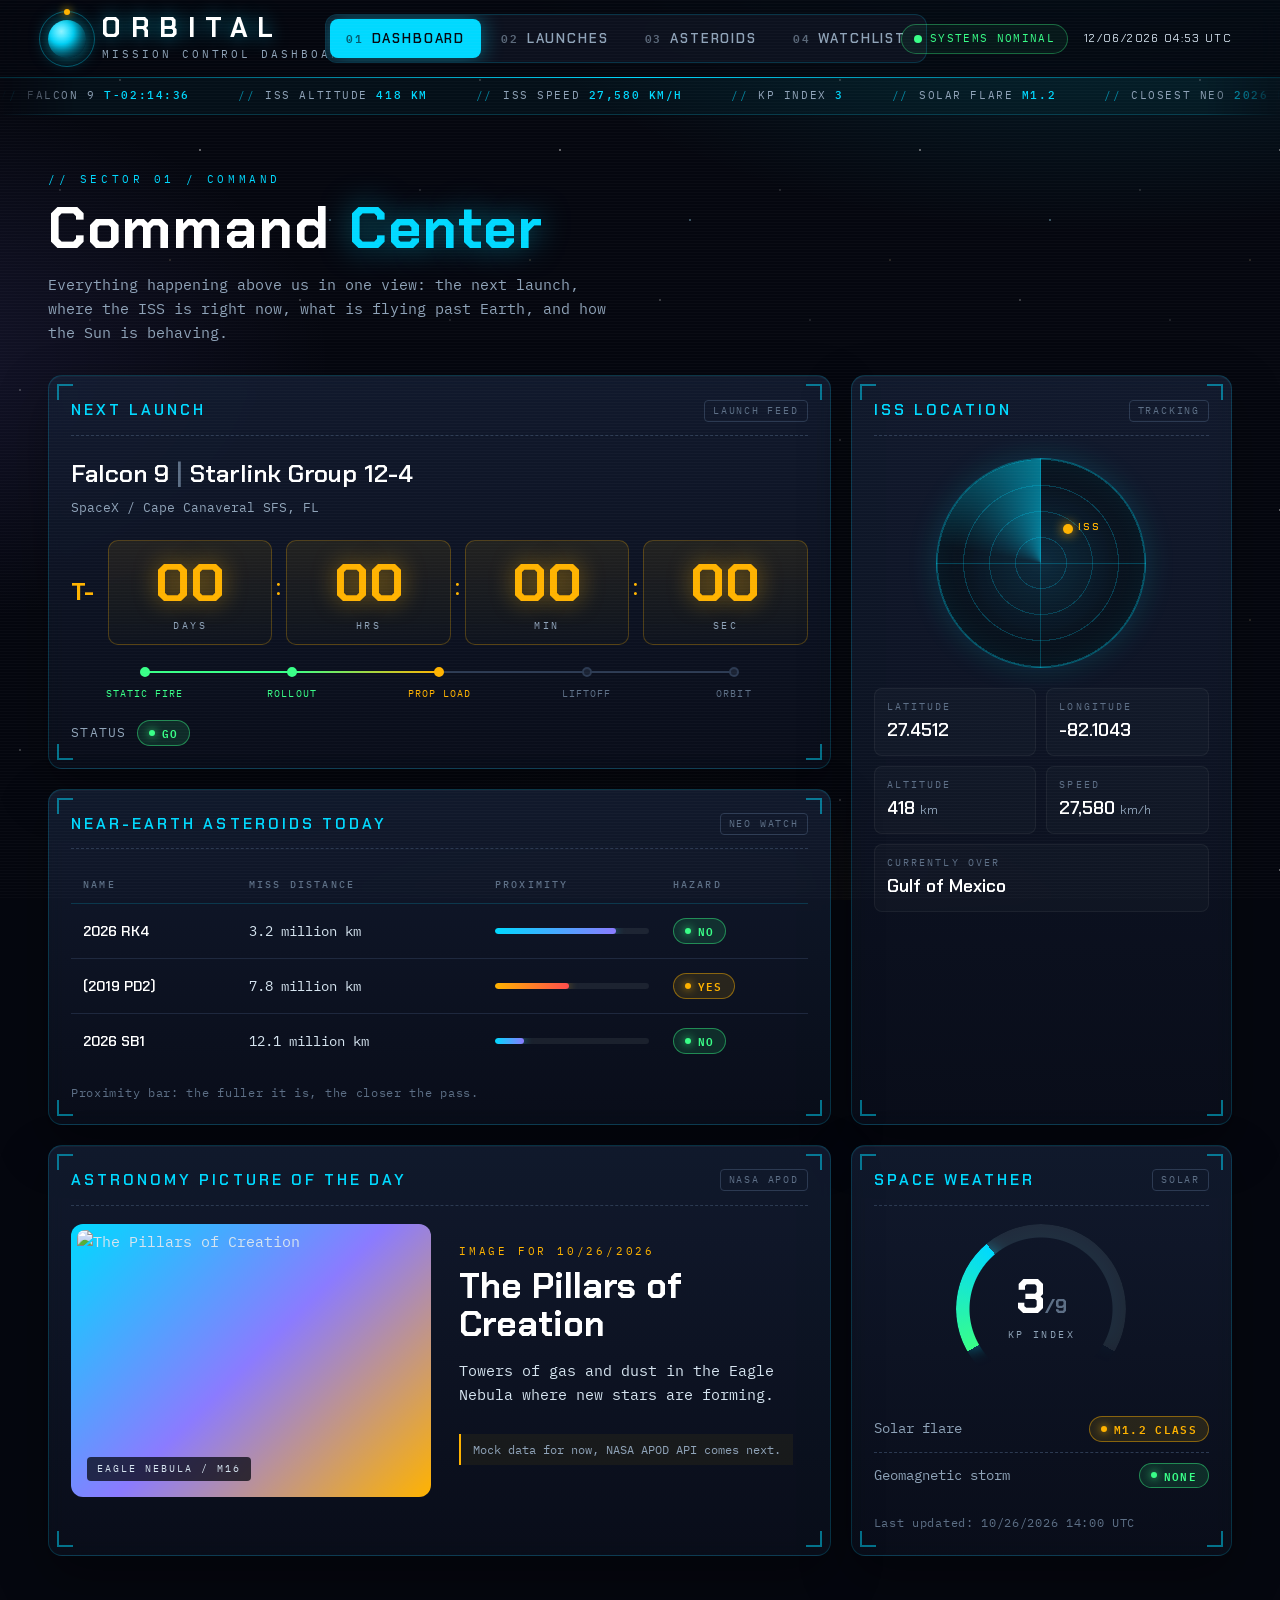
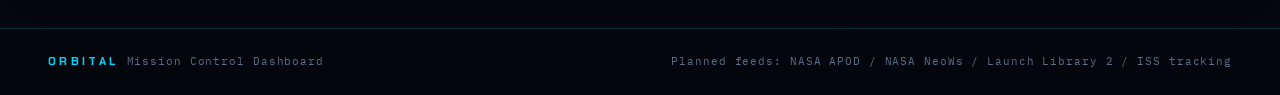
==== index.html @ d588002a "static site" ====
<!DOCTYPE html>
<html lang="en">
<head>
  <meta charset="UTF-8">
  <meta name="viewport" content="width=device-width, initial-scale=1">
  <title>ORBITAL | Command Dashboard</title>
  <link rel="preconnect" href="https://fonts.googleapis.com">
  <link rel="preconnect" href="https://fonts.gstatic.com" crossorigin>
  <link href="https://fonts.googleapis.com/css2?family=Chakra+Petch:wght@400;500;600;700&family=IBM+Plex+Mono:wght@400;500;600&display=swap" rel="stylesheet">
  <link rel="stylesheet" href="css/styles.css">
</head>
<body>

<header class="site-header">
  <a class="brand" href="index.html">
    <span class="brand-mark" aria-hidden="true"><span class="brand-orbit"></span></span>
    <div class="brand-text">
      <h1 class="brand-name">ORBITAL</h1>
      <p class="brand-sub">Mission Control Dashboard</p>
    </div>
  </a>

  <nav class="main-nav" aria-label="Main">
    <a href="index.html" class="active" aria-current="page"><span class="nav-code">01</span> Dashboard</a>
    <a href="launches.html"><span class="nav-code">02</span> Launches</a>
    <a href="asteroids.html"><span class="nav-code">03</span> Asteroids</a>
    <a href="watchlist.html"><span class="nav-code">04</span> Watchlist</a>
  </nav>

  <div class="header-status">
    <span class="status-pill"><span class="live-dot"></span><span>Systems nominal</span></span>
    <span class="utc-clock">09/24/2026 14:00 UTC</span>
  </div>
</header>

<div class="ticker" aria-hidden="true">
  <div class="ticker-track">
    <div class="ticker-group">
      <span>Falcon 9 <strong>T-02:14:36</strong></span>
      <span>ISS altitude <strong>418 km</strong></span>
      <span>ISS speed <strong>27,580 km/h</strong></span>
      <span>Kp index <strong>3</strong></span>
      <span>Solar flare <strong>M1.2</strong></span>
      <span>Closest NEO <strong>2026 RK4 / 3.2M km</strong></span>
      <span>Next ISS pass <strong>10/31 7:42 PM EDT</strong></span>
    </div>
    <div class="ticker-group">
      <span>Falcon 9 <strong>T-02:14:36</strong></span>
      <span>ISS altitude <strong>418 km</strong></span>
      <span>ISS speed <strong>27,580 km/h</strong></span>
      <span>Kp index <strong>3</strong></span>
      <span>Solar flare <strong>M1.2</strong></span>
      <span>Closest NEO <strong>2026 RK4 / 3.2M km</strong></span>
      <span>Next ISS pass <strong>10/31 7:42 PM EDT</strong></span>
    </div>
  </div>
</div>

<main>
  <section class="page-intro">
    <p class="eyebrow">// Sector 01 / Command</p>
    <h2 class="page-title">Command <span>Center</span></h2>
    <p class="page-lede">Everything happening above us in one view: the next launch, where the ISS is right now, what is flying past Earth, and how the Sun is behaving.</p>
  </section>

  <div class="dashboard-grid">

    <!-- next launch -->
    <section class="panel panel-launch">
      <div class="panel-head">
        <h3>Next Launch</h3>
        <span class="panel-tag">Launch feed</span>
      </div>
      <p class="mission-name" id="launch-name">Loading...</p>
      <p class="mission-meta" id="launch-meta"></p>

      <div class="countdown" id="countdown">
        <span class="cd-prefix">T-</span>
        <div class="cd-unit"><span class="cd-num" id="cd-days">00</span><span class="cd-label">Days</span></div>
        <div class="cd-unit"><span class="cd-num" id="cd-hours">00</span><span class="cd-label">Hrs</span></div>
        <div class="cd-unit"><span class="cd-num" id="cd-mins">00</span><span class="cd-label">Min</span></div>
        <div class="cd-unit"><span class="cd-num" id="cd-secs">00</span><span class="cd-label">Sec</span></div>
      </div>

      <ol class="stage-track" id="stage-track"></ol>

      <p class="launch-status" id="launch-status"></p>
    </section>

    <!-- ISS location -->
    <section class="panel panel-iss">
      <div class="panel-head">
        <h3>ISS Location</h3>
        <span class="panel-tag">Tracking</span>
      </div>
      <div class="radar" aria-hidden="true">
        <span class="radar-sweep"></span>
        <span class="radar-blip"></span>
      </div>
      <dl class="readout" id="iss-readout"></dl>
    </section>

    <!-- near-earth asteroids -->
    <section class="panel panel-neo">
      <div class="panel-head">
        <h3>Near-Earth Asteroids Today</h3>
        <span class="panel-tag">NEO watch</span>
      </div>
      <div class="table-wrap">
        <table class="data-table table-cards">
          <thead>
            <tr>
              <th>Name</th>
              <th>Miss Distance</th>
              <th>Proximity</th>
              <th>Hazard</th>
            </tr>
          </thead>
          <tbody id="neo-table-body"></tbody>
        </table>
      </div>
      <p class="panel-foot">Proximity bar: the fuller it is, the closer the pass.</p>
    </section>

    <!-- space weather -->
    <section class="panel panel-weather">
      <div class="panel-head">
        <h3>Space Weather</h3>
        <span class="panel-tag">Solar</span>
      </div>
      <div class="gauge" id="kp-gauge" style="--value: 0">
        <div class="gauge-readout">
          <span class="gauge-num" id="kp-num">-</span>
          <span class="gauge-label">Kp index</span>
        </div>
      </div>
      <ul class="stat-list" id="weather-list"></ul>
      <p class="panel-foot" id="weather-updated"></p>
    </section>

    <!-- astronomy picture of the day -->
    <section class="panel panel-apod">
      <div class="panel-head">
        <h3>Astronomy Picture of the Day</h3>
        <span class="panel-tag">NASA APOD</span>
      </div>
      <div class="apod-layout">
        <figure class="apod-frame">
          <img class="apod-image" id="apod-image" src="" alt="">
          <figcaption id="apod-caption"></figcaption>
        </figure>
        <div class="apod-copy">
          <p class="apod-date" id="apod-date"></p>
          <h4 class="apod-title" id="apod-title"></h4>
          <p id="apod-text"></p>
          <p class="note">Mock data for now, NASA APOD API comes next.</p>
        </div>
      </div>
    </section>

  </div>
</main>

<footer class="site-footer">
  <p><span class="footer-brand">ORBITAL</span>Mission Control Dashboard</p>
  <p>Planned feeds: NASA APOD / NASA NeoWs / Launch Library 2 / ISS tracking</p>
</footer>

<script src="js/mock-data.js"></script>
<script src="js/common.js"></script>
<script src="js/dashboard.js"></script>

</body>
</html>
---- css/styles.css ----
/* =========================================================
   ORBITAL | Mission Control Dashboard
   styles.css

   1.  Design tokens (colors, fonts, sizes)
   2.  Base + background (starfield, scanlines)
   3.  Header, brand and navigation
   4.  Telemetry ticker
   5.  Page layout + page titles
   6.  Panels (the HUD cards)
   7.  Status badges, readouts and meters
   8.  Dashboard: grid, countdown, radar, gauge, APOD
   9.  Data tables
   10. Search bar, filter chips, stat strip
   11. Asteroids page cards
   12. Watchlist timeline
   13. Footer
   14. Animations
   15. Responsive breakpoints
   16. Reduced motion
   ========================================================= */


/* ---------- 1. Design tokens ---------- */
:root {
    --bg: #05070f;
    --bg-2: #0b0f1a;
    --panel-solid: #111827;
    --panel-hi: #1a2233;
    --line: rgba(0, 217, 255, 0.18);
    --line-soft: #2c3a52;

    --cyan: #00d9ff;
    --cyan-dim: rgba(0, 217, 255, 0.12);
    --amber: #ffb300;
    --green: #39ff88;
    --red: #ff4d4d;
    --violet: #8b7bff;

    --text: #d6e4f0;
    --muted: #8fa3b8;
    --faint: #5d6f86;

    --font-display: "Chakra Petch", "Courier New", monospace;
    --font-mono: "IBM Plex Mono", "Courier New", monospace;

    --radius: 14px;
    --gap: 20px;
    --gutter: clamp(16px, 4vw, 48px);
}


/* ---------- 2. Base + background ---------- */
*,
*::before,
*::after {
    box-sizing: border-box;
}

html {
    scroll-behavior: smooth;
}

body {
    margin: 0;
    min-height: 100vh;
    display: flex;
    flex-direction: column;
    background-color: var(--bg);
    /* soft nebula glows behind everything */
    background-image:
        radial-gradient(ellipse 80% 60% at 85% -10%, rgba(0, 217, 255, 0.14), transparent 60%),
        radial-gradient(ellipse 60% 50% at -10% 40%, rgba(139, 123, 255, 0.12), transparent 60%),
        radial-gradient(ellipse 70% 60% at 50% 120%, rgba(255, 179, 0, 0.07), transparent 60%);
    background-attachment: fixed;
    color: var(--text);
    font-family: var(--font-mono);
    font-size: 15px;
    line-height: 1.6;
    overflow-x: hidden;
}

/* starfield: tiny dots tiled across the screen that slowly drift */
body::before {
    content: "";
    position: fixed;
    inset: 0;
    z-index: 0;
    pointer-events: none;
    background-image:
        radial-gradient(1px 1px at 20px 30px, #fff, transparent),
        radial-gradient(1px 1px at 120px 80px, rgba(255, 255, 255, 0.8), transparent),
        radial-gradient(1.5px 1.5px at 200px 150px, #fff, transparent),
        radial-gradient(1px 1px at 60px 190px, rgba(255, 255, 255, 0.6), transparent),
        radial-gradient(1px 1px at 260px 40px, rgba(255, 255, 255, 0.7), transparent),
        radial-gradient(1.5px 1.5px at 330px 220px, rgba(160, 230, 255, 0.9), transparent),
        radial-gradient(1px 1px at 300px 300px, #fff, transparent),
        radial-gradient(1px 1px at 90px 320px, rgba(255, 255, 255, 0.5), transparent),
        radial-gradient(1px 1px at 170px 260px, rgba(255, 220, 160, 0.7), transparent);
    background-size: 360px 360px;
    opacity: 0.7;
    animation: drift 140s linear infinite;
}

/* faint CRT scanlines over the whole page */
body::after {
    content: "";
    position: fixed;
    inset: 0;
    z-index: 50;
    pointer-events: none;
    background: repeating-linear-gradient(
        to bottom,
        rgba(255, 255, 255, 0.022) 0,
        rgba(255, 255, 255, 0.022) 1px,
        transparent 1px,
        transparent 3px
    );
}

/* keep real content above the starfield */
.site-header,
.ticker,
main,
.site-footer {
    position: relative;
    z-index: 1;
}

a {
    color: var(--cyan);
}

::selection {
    background: var(--cyan);
    color: var(--bg);
}

a:focus-visible,
button:focus-visible,
input:focus-visible {
    outline: 2px solid var(--amber);
    outline-offset: 3px;
}


/* ---------- 3. Header, brand and navigation ---------- */
.site-header {
    position: sticky;
    top: 0;
    z-index: 20;
    display: grid;
    grid-template-columns: auto 1fr auto;
    align-items: center;
    gap: 14px 24px;
    padding: 14px var(--gutter);
    background: rgba(5, 7, 15, 0.78);
    backdrop-filter: blur(14px);
    -webkit-backdrop-filter: blur(14px);
    border-bottom: 1px solid var(--line);
}

/* glowing line under the header */
.site-header::after {
    content: "";
    position: absolute;
    left: 0;
    right: 0;
    bottom: -1px;
    height: 1px;
    background: linear-gradient(90deg, transparent, var(--cyan), transparent);
}

.brand {
    display: flex;
    align-items: center;
    gap: 16px;
    color: inherit;
    text-decoration: none;
}

/* little glowing planet with a moon orbiting it */
.brand-mark {
    position: relative;
    width: 38px;
    height: 38px;
    flex-shrink: 0;
    border-radius: 50%;
    background: radial-gradient(circle at 35% 30%, #8ff3ff, var(--cyan) 35%, #035a74 75%, #01222e);
    box-shadow: 0 0 18px rgba(0, 217, 255, 0.55), inset -6px -6px 12px rgba(0, 0, 0, 0.45);
}

.brand-orbit {
    position: absolute;
    inset: -9px;
    border: 1px solid rgba(0, 217, 255, 0.35);
    border-radius: 50%;
    animation: spin 6s linear infinite;
}

.brand-orbit::after {
    content: "";
    position: absolute;
    top: -3px;
    left: 50%;
    width: 6px;
    height: 6px;
    margin-left: -3px;
    border-radius: 50%;
    background: var(--amber);
    box-shadow: 0 0 8px var(--amber);
}

.brand-name {
    margin: 0;
    font-family: var(--font-display);
    font-size: 1.7rem;
    font-weight: 700;
    line-height: 1;
    letter-spacing: 0.35em;
    color: #fff;
    text-shadow: 0 0 18px rgba(0, 217, 255, 0.6);
}

.brand-sub {
    margin: 5px 0 0;
    font-size: 0.66rem;
    letter-spacing: 0.28em;
    text-transform: uppercase;
    color: var(--muted);
}

.main-nav {
    justify-self: center;
    display: flex;
    gap: 4px;
    padding: 4px;
    border: 1px solid var(--line);
    border-radius: 12px;
    background: rgba(17, 24, 39, 0.65);
    overflow-x: auto;
    scrollbar-width: none;
}

.main-nav::-webkit-scrollbar {
    display: none;
}

.main-nav a {
    display: flex;
    align-items: center;
    gap: 8px;
    padding: 9px 16px;
    border-radius: 8px;
    color: var(--muted);
    font-family: var(--font-display);
    font-size: 0.82rem;
    font-weight: 600;
    letter-spacing: 0.14em;
    text-transform: uppercase;
    text-decoration: none;
    white-space: nowrap;
    transition: color 0.2s, background-color 0.2s, box-shadow 0.2s;
}

.main-nav a:hover {
    color: var(--text);
    background-color: var(--cyan-dim);
}

/* the page you are currently on */
.main-nav a.active {
    color: var(--bg);
    background-color: var(--cyan);
    box-shadow: 0 0 22px rgba(0, 217, 255, 0.45);
}

.nav-code {
    font-family: var(--font-mono);
    font-size: 0.66rem;
    opacity: 0.6;
}

.header-status {
    display: flex;
    align-items: center;
    gap: 16px;
    font-size: 0.7rem;
    letter-spacing: 0.12em;
    text-transform: uppercase;
    color: var(--muted);
}

.status-pill {
    display: inline-flex;
    align-items: center;
    gap: 8px;
    padding: 5px 12px;
    border: 1px solid rgba(57, 255, 136, 0.35);
    border-radius: 999px;
    background: rgba(57, 255, 136, 0.06);
    color: var(--green);
    white-space: nowrap;
}

.live-dot {
    width: 8px;
    height: 8px;
    border-radius: 50%;
    background: var(--green);
    animation: pulse-green 2s infinite;
}

.utc-clock {
    font-family: var(--font-display);
    color: var(--text);
    white-space: nowrap;
}


/* ---------- 4. Telemetry ticker ---------- */
.ticker {
    overflow: hidden;
    border-bottom: 1px solid var(--line);
    background: rgba(0, 217, 255, 0.04);
    font-size: 0.7rem;
    letter-spacing: 0.14em;
    text-transform: uppercase;
    color: var(--muted);
    white-space: nowrap;
    -webkit-mask-image: linear-gradient(90deg, transparent, #000 6%, #000 94%, transparent);
    mask-image: linear-gradient(90deg, transparent, #000 6%, #000 94%, transparent);
}

/* the track holds two copies of the same text, so sliding it
   left by exactly half makes a seamless loop */
.ticker-track {
    display: flex;
    width: max-content;
    animation: ticker 45s linear infinite;
}

.ticker-group {
    display: flex;
    gap: 48px;
    padding: 9px 48px 9px 0;
}

.ticker-group span::before {
    content: "//";
    margin-right: 10px;
    color: var(--cyan);
    opacity: 0.6;
}

.ticker strong {
    font-weight: 500;
    color: var(--cyan);
}


/* ---------- 5. Page layout + page titles ---------- */
main {
    flex: 1;
    width: 100%;
    max-width: 1320px;
    margin: 0 auto;
    padding: clamp(28px, 5vw, 56px) var(--gutter) 72px;
}

.page-intro {
    margin-bottom: 30px;
    animation: rise 0.6s ease both;
}

.eyebrow {
    margin: 0 0 10px;
    font-size: 0.7rem;
    letter-spacing: 0.32em;
    text-transform: uppercase;
    color: var(--cyan);
}

.page-title {
    margin: 0;
    font-family: var(--font-display);
    font-size: clamp(2.1rem, 5.5vw, 3.6rem);
    font-weight: 700;
    line-height: 1.05;
    letter-spacing: 0.03em;
    color: #fff;
}

.page-title span {
    color: var(--cyan);
    text-shadow: 0 0 30px rgba(0, 217, 255, 0.5);
}

.page-lede {
    max-width: 62ch;
    margin: 14px 0 0;
    color: var(--muted);
}


/* ---------- 6. Panels ---------- */
.panel {
    --corner: var(--cyan);
    position: relative;
    min-width: 0;
    padding: 22px;
    background: linear-gradient(180deg, rgba(20, 30, 52, 0.8), rgba(10, 15, 28, 0.8));
    border: 1px solid var(--line);
    border-radius: var(--radius);
    box-shadow: 0 20px 50px rgba(0, 0, 0, 0.35), inset 0 1px 0 rgba(255, 255, 255, 0.04);
    backdrop-filter: blur(8px);
    -webkit-backdrop-filter: blur(8px);
    transition: transform 0.3s ease, border-color 0.3s ease, box-shadow 0.3s ease;
    animation: rise 0.7s ease both;
}

/* HUD corner brackets: 8 tiny gradient lines, two per corner */
.panel::before {
    content: "";
    position: absolute;
    inset: 8px;
    pointer-events: none;
    background:
        linear-gradient(var(--corner), var(--corner)) top left / 16px 2px,
        linear-gradient(var(--corner), var(--corner)) top left / 2px 16px,
        linear-gradient(var(--corner), var(--corner)) top right / 16px 2px,
        linear-gradient(var(--corner), var(--corner)) top right / 2px 16px,
        linear-gradient(var(--corner), var(--corner)) bottom left / 16px 2px,
        linear-gradient(var(--corner), var(--corner)) bottom left / 2px 16px,
        linear-gradient(var(--corner), var(--corner)) bottom right / 16px 2px,
        linear-gradient(var(--corner), var(--corner)) bottom right / 2px 16px;
    background-repeat: no-repeat;
    opacity: 0.5;
    transition: opacity 0.3s, inset 0.3s;
}

.panel:hover {
    transform: translateY(-3px);
    border-color: rgba(0, 217, 255, 0.45);
    box-shadow: 0 24px 60px rgba(0, 0, 0, 0.45), 0 0 32px rgba(0, 217, 255, 0.12);
}

.panel:hover::before {
    opacity: 1;
    inset: 5px;
}

.panel-head {
    display: flex;
    align-items: center;
    justify-content: space-between;
    gap: 12px;
    margin-bottom: 18px;
    padding-bottom: 12px;
    border-bottom: 1px dashed var(--line-soft);
}

.panel h3 {
    margin: 0;
    font-family: var(--font-display);
    font-size: 0.95rem;
    font-weight: 600;
    letter-spacing: 0.2em;
    text-transform: uppercase;
    color: var(--cyan);
}

.panel-tag {
    flex-shrink: 0;
    padding: 2px 8px;
    border: 1px solid var(--line-soft);
    border-radius: 4px;
    font-size: 0.62rem;
    letter-spacing: 0.18em;
    text-transform: uppercase;
    color: var(--faint);
}

.panel-foot {
    margin: auto 0 0;
    padding-top: 16px;
    font-size: 0.72rem;
    letter-spacing: 0.06em;
    color: var(--faint);
}


/* ---------- 7. Status badges, readouts and meters ---------- */
.status-good {
    color: var(--green);
}

.status-warn {
    color: var(--amber);
}

.status-bad {
    color: var(--red);
}

/* pill that picks up whatever status color it is given */
.badge {
    display: inline-flex;
    align-items: center;
    gap: 7px;
    padding: 3px 11px;
    border: 1px solid color-mix(in srgb, currentColor 45%, transparent);
    border-radius: 999px;
    background: color-mix(in srgb, currentColor 12%, transparent);
    font-size: 0.7rem;
    font-weight: 600;
    letter-spacing: 0.12em;
    text-transform: uppercase;
    white-space: nowrap;
}

.badge::before {
    content: "";
    width: 6px;
    height: 6px;
    border-radius: 50%;
    background: currentColor;
    box-shadow: 0 0 8px currentColor;
}

/* key/value grid used for telemetry numbers */
.readout {
    display: grid;
    grid-template-columns: repeat(2, minmax(0, 1fr));
    gap: 10px;
    margin: 0;
}

.readout div {
    padding: 10px 12px;
    border: 1px solid rgba(255, 255, 255, 0.05);
    border-radius: 8px;
    background: rgba(255, 255, 255, 0.025);
}

.readout .wide {
    grid-column: 1 / -1;
}

.readout dt {
    font-size: 0.6rem;
    letter-spacing: 0.22em;
    text-transform: uppercase;
    color: var(--faint);
}

.readout dd {
    margin: 2px 0 0;
    font-family: var(--font-display);
    font-size: 1.12rem;
    font-weight: 600;
    color: #fff;
    font-variant-numeric: tabular-nums;
}

.readout dd small {
    font-size: 0.7em;
    font-weight: 400;
    color: var(--muted);
}

/* bar whose fill comes from the --fill value set in the HTML */
.meter {
    position: relative;
    display: block;
    width: 100%;
    min-width: 80px;
    height: 6px;
    overflow: hidden;
    border-radius: 999px;
    background: rgba(255, 255, 255, 0.07);
}

.meter::after {
    content: "";
    position: absolute;
    top: 0;
    bottom: 0;
    left: 0;
    width: var(--fill, 50%);
    border-radius: inherit;
    background: linear-gradient(90deg, var(--cyan), var(--violet));
    box-shadow: 0 0 10px rgba(0, 217, 255, 0.6);
}

.meter-warn::after {
    background: linear-gradient(90deg, var(--amber), var(--red));
    box-shadow: 0 0 10px rgba(255, 179, 0, 0.6);
}


/* ---------- 8. Dashboard ---------- */
.dashboard-grid {
    display: grid;
    grid-template-columns: repeat(3, minmax(0, 1fr));
    grid-template-areas:
        "launch  launch  iss"
        "neo     neo     iss"
        "apod    apod    weather";
    gap: var(--gap);
}

/* panels stack their content in a column so the last line
   can be pushed to the bottom with margin-top: auto */
.dashboard-grid .panel {
    display: flex;
    flex-direction: column;
}

.panel-launch  { grid-area: launch; }
.panel-iss     { grid-area: iss; }
.panel-neo     { grid-area: neo; }
.panel-weather { grid-area: weather; }
.panel-apod    { grid-area: apod; }

/* stagger the panels so they float in one after another */
.dashboard-grid > :nth-child(2) { animation-delay: 0.08s; }
.dashboard-grid > :nth-child(3) { animation-delay: 0.16s; }
.dashboard-grid > :nth-child(4) { animation-delay: 0.24s; }
.dashboard-grid > :nth-child(5) { animation-delay: 0.32s; }

/* --- next launch --- */
.mission-name {
    margin: 0;
    font-family: var(--font-display);
    font-size: clamp(1.2rem, 2.4vw, 1.55rem);
    font-weight: 600;
    color: #fff;
}

.mission-name span {
    color: var(--faint);
}

.mission-meta {
    margin: 4px 0 0;
    font-size: 0.82rem;
    color: var(--muted);
}

.countdown {
    display: flex;
    align-items: stretch;
    gap: 14px;
    margin: 22px 0;
}

.cd-prefix {
    align-self: center;
    font-family: var(--font-display);
    font-size: 1.5rem;
    font-weight: 700;
    color: var(--amber);
}

.cd-unit {
    position: relative;
    flex: 1;
    display: flex;
    flex-direction: column;
    align-items: center;
    padding: 16px 6px 10px;
    border: 1px solid rgba(255, 179, 0, 0.25);
    border-radius: 10px;
    background: linear-gradient(180deg, rgba(255, 179, 0, 0.09), rgba(255, 179, 0, 0.02));
}

/* blinking colon between the number boxes */
.cd-unit + .cd-unit::before {
    content: ":";
    position: absolute;
    top: 50%;
    left: -11px;
    transform: translateY(-60%);
    font-family: var(--font-display);
    font-size: 1.6rem;
    color: var(--amber);
    animation: blink 1s steps(2) infinite;
}

.cd-num {
    font-family: var(--font-display);
    font-size: clamp(2rem, 4.6vw, 3.3rem);
    font-weight: 700;
    line-height: 1;
    color: var(--amber);
    text-shadow: 0 0 22px rgba(255, 179, 0, 0.55);
    font-variant-numeric: tabular-nums;
}

.cd-label {
    margin-top: 8px;
    font-size: 0.6rem;
    letter-spacing: 0.25em;
    text-transform: uppercase;
    color: var(--muted);
}

/* launch progress steps */
.stage-track {
    display: flex;
    margin: 0 0 20px;
    padding: 0;
    list-style: none;
}

.stage-track li {
    position: relative;
    flex: 1;
    padding-top: 20px;
    font-size: 0.64rem;
    letter-spacing: 0.1em;
    line-height: 1.3;
    text-align: center;
    text-transform: uppercase;
    color: var(--faint);
}

/* the dot */
.stage-track li::before {
    content: "";
    position: absolute;
    top: 0;
    left: 50%;
    z-index: 1;
    width: 10px;
    height: 10px;
    margin-left: -5px;
    border: 2px solid var(--line-soft);
    border-radius: 50%;
    background: var(--panel-hi);
}

/* the line connecting this dot to the one before it */
.stage-track li::after {
    content: "";
    position: absolute;
    top: 4px;
    left: -50%;
    width: 100%;
    height: 2px;
    background: var(--line-soft);
}

.stage-track li:first-child::after {
    display: none;
}

.stage-track li.done {
    color: var(--green);
}

.stage-track li.done::before {
    border-color: var(--green);
    background: var(--green);
}

.stage-track li.done::after {
    background: var(--green);
}

.stage-track li.current {
    color: var(--amber);
}

.stage-track li.current::before {
    border-color: var(--amber);
    background: var(--amber);
    animation: pulse-amber 1.6s infinite;
}

.stage-track li.current::after {
    background: linear-gradient(90deg, var(--green), var(--amber));
}

.launch-status {
    display: flex;
    flex-wrap: wrap;
    align-items: center;
    gap: 10px;
    margin: auto 0 0;
    font-size: 0.8rem;
    letter-spacing: 0.1em;
    text-transform: uppercase;
    color: var(--muted);
}

/* --- ISS radar --- */
.radar {
    position: relative;
    width: 100%;
    max-width: 210px;
    aspect-ratio: 1;
    margin: 4px auto 20px;
    overflow: hidden;
    border: 1px solid rgba(0, 217, 255, 0.4);
    border-radius: 50%;
    background:
        linear-gradient(90deg, transparent calc(50% - 0.5px), rgba(0, 217, 255, 0.25) calc(50% - 0.5px), rgba(0, 217, 255, 0.25) calc(50% + 0.5px), transparent calc(50% + 0.5px)),
        linear-gradient(0deg, transparent calc(50% - 0.5px), rgba(0, 217, 255, 0.25) calc(50% - 0.5px), rgba(0, 217, 255, 0.25) calc(50% + 0.5px), transparent calc(50% + 0.5px)),
        repeating-radial-gradient(circle closest-side, transparent 0, transparent 24%, rgba(0, 217, 255, 0.22) 24%, rgba(0, 217, 255, 0.22) 25%),
        radial-gradient(circle, rgba(0, 217, 255, 0.1), rgba(0, 0, 0, 0.5) 75%);
    box-shadow: 0 0 30px rgba(0, 217, 255, 0.15), inset 0 0 30px rgba(0, 217, 255, 0.12);
}

.radar-sweep {
    position: absolute;
    inset: 0;
    border-radius: 50%;
    background: conic-gradient(from 0deg, transparent 0deg, transparent 280deg, rgba(0, 217, 255, 0.5) 360deg);
    animation: spin 4s linear infinite;
}

.radar-blip {
    position: absolute;
    top: 34%;
    left: 63%;
    width: 10px;
    height: 10px;
    margin: -5px 0 0 -5px;
    border-radius: 50%;
    background: var(--amber);
    box-shadow: 0 0 12px var(--amber);
    animation: pulse-amber 1.6s infinite;
}

.radar-blip::after {
    content: "ISS";
    position: absolute;
    top: -5px;
    left: 15px;
    font-family: var(--font-display);
    font-size: 0.62rem;
    font-weight: 600;
    letter-spacing: 0.18em;
    color: var(--amber);
}

/* --- space weather gauge --- */
.gauge {
    --angle: calc(var(--value) / 9 * 240deg);
    position: relative;
    display: grid;
    place-items: center;
    width: 170px;
    aspect-ratio: 1;
    margin: 0 auto 12px;
}

/* the arc: a conic gradient with the middle cut out by a mask */
.gauge::before {
    content: "";
    position: absolute;
    inset: 0;
    border-radius: 50%;
    background: conic-gradient(
        from 240deg,
        var(--green) 0deg,
        var(--cyan) var(--angle),
        rgba(255, 255, 255, 0.08) var(--angle),
        rgba(255, 255, 255, 0.08) 240deg,
        transparent 240deg
    );
    -webkit-mask: radial-gradient(farthest-side, transparent calc(100% - 14px), #000 calc(100% - 13px));
    mask: radial-gradient(farthest-side, transparent calc(100% - 14px), #000 calc(100% - 13px));
    filter: drop-shadow(0 0 8px rgba(0, 217, 255, 0.5));
}

.gauge-readout {
    text-align: center;
}

.gauge-num {
    display: block;
    font-family: var(--font-display);
    font-size: 3rem;
    font-weight: 700;
    line-height: 1;
    color: #fff;
}

.gauge-num small {
    font-size: 0.4em;
    color: var(--faint);
}

.gauge-label {
    font-size: 0.6rem;
    letter-spacing: 0.25em;
    text-transform: uppercase;
    color: var(--muted);
}

.stat-list {
    margin: 0;
    padding: 0;
    list-style: none;
}

.stat-list li {
    display: flex;
    align-items: center;
    justify-content: space-between;
    gap: 12px;
    padding: 10px 0;
    border-bottom: 1px dashed var(--line-soft);
    font-size: 0.85rem;
}

.stat-list li:last-child {
    border-bottom: none;
}

.stat-list li > span:first-child {
    color: var(--muted);
}

/* --- astronomy picture of the day --- */
.apod-layout {
    display: grid;
    grid-template-columns: minmax(0, 360px) 1fr;
    gap: 28px;
    align-items: center;
}

.apod-frame {
    position: relative;
    margin: 0;
    padding: 6px;
    overflow: hidden;
    border-radius: 12px;
    background: linear-gradient(135deg, var(--cyan), var(--violet) 50%, var(--amber));
}

.apod-image {
    display: block;
    width: 100%;
    aspect-ratio: 4 / 3;
    object-fit: cover;
    border-radius: 8px;
    transition: transform 0.6s ease;
}

.panel-apod:hover .apod-image {
    transform: scale(1.04);
}

.apod-frame figcaption {
    position: absolute;
    left: 16px;
    bottom: 16px;
    padding: 4px 10px;
    border-radius: 4px;
    background: rgba(5, 7, 15, 0.75);
    font-size: 0.62rem;
    letter-spacing: 0.2em;
    text-transform: uppercase;
    color: var(--text);
}

.apod-date {
    margin: 0;
    font-size: 0.7rem;
    letter-spacing: 0.25em;
    text-transform: uppercase;
    color: var(--amber);
}

.apod-title {
    margin: 6px 0 10px;
    font-family: var(--font-display);
    font-size: clamp(1.5rem, 3vw, 2.2rem);
    font-weight: 700;
    line-height: 1.1;
    color: #fff;
}

.apod-copy p {
    max-width: 58ch;
}

.note {
    display: inline-block;
    padding: 6px 12px;
    border-left: 2px solid var(--amber);
    background: rgba(255, 179, 0, 0.06);
    font-size: 0.75rem;
    color: var(--muted);
}


/* ---------- 9. Data tables ---------- */
.table-wrap {
    overflow-x: auto;
}

.data-table {
    width: 100%;
    border-collapse: separate;
    border-spacing: 0;
    font-size: 0.88rem;
}

.data-table th {
    padding: 10px 12px;
    border-bottom: 1px solid var(--line);
    font-size: 0.62rem;
    font-weight: 500;
    letter-spacing: 0.22em;
    text-align: left;
    text-transform: uppercase;
    color: var(--faint);
}

.data-table td {
    padding: 14px 12px;
    border-bottom: 1px solid rgba(44, 58, 82, 0.6);
    vertical-align: middle;
}

.data-table tbody tr {
    transition: background-color 0.2s;
}

.data-table tbody tr:hover {
    background-color: rgba(0, 217, 255, 0.05);
}

.data-table tbody tr:hover td:first-child {
    box-shadow: inset 3px 0 0 var(--cyan);
}

.data-table tbody tr:last-child td {
    border-bottom: none;
}

.obj-name {
    font-family: var(--font-display);
    font-weight: 600;
    color: #fff;
}

.cell-sub {
    display: block;
    font-size: 0.74rem;
    color: var(--muted);
}


/* ---------- 10. Search bar, filter chips, stat strip ---------- */
.toolbar {
    display: flex;
    flex-wrap: wrap;
    align-items: center;
    justify-content: space-between;
    gap: 14px;
    margin-bottom: var(--gap);
    animation: rise 0.6s ease 0.05s both;
}

.search-bar {
    display: flex;
    flex: 1;
    max-width: 520px;
    overflow: hidden;
    border: 1px solid var(--line);
    border-radius: 10px;
    background: rgba(10, 15, 28, 0.85);
    transition: border-color 0.2s, box-shadow 0.2s;
}

.search-bar:focus-within {
    border-color: var(--cyan);
    box-shadow: 0 0 0 4px rgba(0, 217, 255, 0.15);
}

.search-bar input {
    flex: 1;
    min-width: 0;
    padding: 12px 14px 12px 42px;
    border: none;
    outline: none;
    /* magnifying glass icon drawn with an inline SVG */
    background: transparent url("data:image/svg+xml,%3Csvg xmlns='http://www.w3.org/2000/svg' viewBox='0 0 24 24' fill='none' stroke='%2300d9ff' stroke-width='2' stroke-linecap='round'%3E%3Ccircle cx='11' cy='11' r='7'/%3E%3Cpath d='m20 20-3.5-3.5'/%3E%3C/svg%3E") no-repeat 14px center / 17px;
    color: var(--text);
    font: inherit;
}

.search-bar input::placeholder {
    color: var(--faint);
}

.search-bar button {
    padding: 0 22px;
    border: none;
    background-color: var(--cyan);
    color: var(--bg);
    font-family: var(--font-display);
    font-weight: 700;
    letter-spacing: 0.16em;
    text-transform: uppercase;
    cursor: pointer;
    transition: background-color 0.2s;
}

.search-bar button:hover {
    background-color: #6beaff;
}

.chip-row {
    display: flex;
    flex-wrap: wrap;
    gap: 8px;
}

.chip {
    padding: 7px 14px;
    border: 1px solid var(--line-soft);
    border-radius: 999px;
    background: transparent;
    color: var(--muted);
    font-family: var(--font-mono);
    font-size: 0.72rem;
    letter-spacing: 0.1em;
    text-transform: uppercase;
    cursor: pointer;
    transition: border-color 0.2s, color 0.2s, background-color 0.2s;
}

.chip:hover {
    border-color: var(--cyan);
    color: var(--text);
}

.chip-active {
    border-color: var(--cyan);
    background-color: var(--cyan-dim);
    color: var(--cyan);
}

.stat-strip {
    display: grid;
    grid-template-columns: repeat(auto-fit, minmax(160px, 1fr));
    gap: 14px;
    margin-bottom: var(--gap);
}

.stat {
    --accent: var(--cyan);
    padding: 16px 18px;
    border: 1px solid var(--line);
    border-top: 2px solid var(--accent);
    border-radius: 12px;
    background: rgba(14, 21, 38, 0.65);
    animation: rise 0.6s ease 0.1s both;
}

.stat-good { --accent: var(--green); }
.stat-warn { --accent: var(--amber); }
.stat-bad  { --accent: var(--red); }

.stat-num {
    display: block;
    font-family: var(--font-display);
    font-size: 2rem;
    font-weight: 700;
    line-height: 1.1;
    color: var(--accent);
    text-shadow: 0 0 18px color-mix(in srgb, var(--accent) 50%, transparent);
}

.stat-label {
    font-size: 0.62rem;
    letter-spacing: 0.22em;
    text-transform: uppercase;
    color: var(--muted);
}


/* ---------- 11. Asteroids page cards ---------- */
.neo-grid {
    display: grid;
    grid-template-columns: repeat(auto-fit, minmax(290px, 1fr));
    gap: var(--gap);
}

.neo-grid > :nth-child(2) { animation-delay: 0.1s; }
.neo-grid > :nth-child(3) { animation-delay: 0.2s; }

/* hazardous asteroids get amber corners and border */
.neo-card.is-hazard {
    --corner: var(--amber);
    border-color: rgba(255, 179, 0, 0.4);
}

.neo-card.is-hazard:hover {
    border-color: rgba(255, 179, 0, 0.7);
    box-shadow: 0 24px 60px rgba(0, 0, 0, 0.45), 0 0 32px rgba(255, 179, 0, 0.15);
}

.neo-card.is-hazard h3 {
    color: var(--amber);
}

/* little scene: dashed flight path with the rock floating on it */
.neo-visual {
    position: relative;
    height: 120px;
    margin-bottom: 18px;
    overflow: hidden;
    border-radius: 10px;
    background:
        repeating-linear-gradient(90deg, rgba(0, 217, 255, 0.35) 0, rgba(0, 217, 255, 0.35) 6px, transparent 6px, transparent 12px) center / 100% 1px no-repeat,
        radial-gradient(circle at 15% 50%, rgba(0, 217, 255, 0.18), transparent 40%),
        rgba(0, 0, 0, 0.3);
}

.neo-rock {
    position: absolute;
    top: 50%;
    left: 58%;
    width: var(--size, 30px);
    height: var(--size, 30px);
    border-radius: 46% 54% 42% 58% / 52% 44% 56% 48%;
    background: radial-gradient(circle at 35% 30%, #c9b8a6, #6b5d50 55%, #2b241f);
    box-shadow: 0 0 20px rgba(255, 179, 0, 0.2);
    animation: tumble 14s linear infinite;
}

/* motion trail behind the rock */
.neo-rock::after {
    content: "";
    position: absolute;
    top: 50%;
    right: 100%;
    width: 90px;
    height: 2px;
    margin-top: -1px;
    background: linear-gradient(90deg, transparent, rgba(255, 179, 0, 0.6));
}

.neo-size-label {
    position: absolute;
    top: 10px;
    right: 12px;
    font-size: 0.6rem;
    letter-spacing: 0.2em;
    text-transform: uppercase;
    color: var(--muted);
}

.neo-proximity {
    display: flex;
    align-items: center;
    gap: 14px;
    margin-top: 16px;
    font-size: 0.6rem;
    letter-spacing: 0.22em;
    text-transform: uppercase;
    color: var(--faint);
}


/* ---------- 12. Watchlist timeline ---------- */
.timeline {
    position: relative;
    margin: 0;
    padding: 0;
    list-style: none;
}

/* vertical line running down behind the date blocks */
.timeline::before {
    content: "";
    position: absolute;
    top: 10px;
    bottom: 10px;
    left: 36px;
    width: 2px;
    background: linear-gradient(180deg, var(--cyan), var(--violet), transparent);
    opacity: 0.4;
}

.watch-item {
    --accent: var(--cyan);
    position: relative;
    display: grid;
    grid-template-columns: 74px 1fr auto;
    align-items: center;
    gap: 20px;
    margin-bottom: 16px;
    animation: rise 0.6s ease both;
}

.watch-item:nth-child(2) { animation-delay: 0.08s; }
.watch-item:nth-child(3) { animation-delay: 0.16s; }
.watch-item:nth-child(4) { animation-delay: 0.24s; }

.watch-launch   { --accent: var(--cyan); }
.watch-asteroid { --accent: var(--amber); }
.watch-iss      { --accent: var(--violet); }

.watch-date {
    position: relative;
    z-index: 1;
    display: flex;
    flex-direction: column;
    align-items: center;
    padding: 10px 0;
    border: 1px solid var(--accent);
    border-radius: 12px;
    background: var(--bg-2);
    box-shadow: 0 0 20px color-mix(in srgb, var(--accent) 30%, transparent);
}

.watch-day {
    font-family: var(--font-display);
    font-size: 1.7rem;
    font-weight: 700;
    line-height: 1;
    color: #fff;
}

.watch-month {
    font-size: 0.62rem;
    letter-spacing: 0.25em;
    text-transform: uppercase;
    color: var(--accent);
}

.watch-card {
    grid-column: 2 / 4;
    display: flex;
    align-items: center;
    justify-content: space-between;
    gap: 16px;
    padding: 18px 22px;
    border: 1px solid var(--line);
    border-left: 3px solid var(--accent);
    border-radius: 12px;
    background: linear-gradient(90deg, color-mix(in srgb, var(--accent) 8%, transparent), rgba(10, 15, 28, 0.8) 40%);
    transition: transform 0.25s ease, box-shadow 0.25s ease;
}

.watch-card:hover {
    transform: translateX(6px);
    box-shadow: 0 10px 30px rgba(0, 0, 0, 0.4), -4px 0 20px color-mix(in srgb, var(--accent) 30%, transparent);
}

.watch-type {
    font-size: 0.6rem;
    letter-spacing: 0.25em;
    text-transform: uppercase;
    color: var(--accent);
}

.watch-card h3 {
    margin: 2px 0 2px;
    font-family: var(--font-display);
    font-size: 1.15rem;
    font-weight: 600;
    color: #fff;
}

.watch-card p {
    margin: 0;
    font-size: 0.8rem;
    color: var(--muted);
}

/* dashed "add more" card at the end of the list */
.watch-add {
    grid-column: 2 / 4;
    display: flex;
    flex-wrap: wrap;
    align-items: center;
    justify-content: space-between;
    gap: 12px;
    padding: 18px 22px;
    border: 1px dashed var(--line-soft);
    border-radius: 12px;
    color: var(--muted);
    font-size: 0.82rem;
}

.watch-add p {
    margin: 0;
}

.watch-links {
    display: flex;
    gap: 10px;
}

.btn-ghost {
    padding: 7px 14px;
    border: 1px solid var(--cyan);
    border-radius: 8px;
    font-family: var(--font-display);
    font-size: 0.75rem;
    font-weight: 600;
    letter-spacing: 0.14em;
    text-transform: uppercase;
    text-decoration: none;
    transition: background-color 0.2s, color 0.2s;
}

.btn-ghost:hover {
    background-color: var(--cyan);
    color: var(--bg);
}


/* buttons the JS adds (watch, note, remove) */
button.btn-ghost {
    background: transparent;
    color: var(--cyan);
    cursor: pointer;
}

button.btn-ghost:hover {
    color: var(--bg);
}

button.btn-ghost:disabled {
    border-color: var(--line-soft);
    color: var(--muted);
    background: transparent;
    cursor: default;
}

.btn-remove {
    border-color: var(--red);
}

button.btn-remove {
    color: var(--red);
}

button.btn-remove:hover {
    background-color: var(--red);
    color: #fff;
}

.watch-actions {
    display: flex;
    flex-wrap: wrap;
    align-items: center;
    gap: 8px;
}

.watch-card .watch-note {
    margin-top: 6px;
    color: var(--amber);
}

.empty-row {
    padding: 20px;
    text-align: center;
    color: var(--muted);
}


/* ---------- 13. Footer ---------- */
.site-footer {
    display: flex;
    flex-wrap: wrap;
    justify-content: space-between;
    gap: 8px 24px;
    padding: 24px var(--gutter);
    border-top: 1px solid var(--line);
    background: rgba(5, 7, 15, 0.75);
    font-size: 0.7rem;
    letter-spacing: 0.08em;
    color: var(--faint);
}

.site-footer p {
    margin: 0;
}

.footer-brand {
    margin-right: 8px;
    font-family: var(--font-display);
    font-weight: 700;
    letter-spacing: 0.3em;
    color: var(--cyan);
}


/* ---------- 14. Animations ---------- */
@keyframes drift {
    from { background-position: 0 0; }
    to   { background-position: -360px 360px; }
}

@keyframes spin {
    to { transform: rotate(360deg); }
}

@keyframes tumble {
    from { transform: translate(-50%, -50%) rotate(0deg); }
    to   { transform: translate(-50%, -50%) rotate(360deg); }
}

/* uses the translate property (not transform) so it does not
   fight with the hover lift on panels */
@keyframes rise {
    from { opacity: 0; translate: 0 16px; }
    to   { opacity: 1; translate: 0 0; }
}

@keyframes ticker {
    from { transform: translateX(0); }
    to   { transform: translateX(-50%); }
}

@keyframes blink {
    0%   { opacity: 1; }
    100% { opacity: 0.2; }
}

@keyframes pulse-green {
    0%   { box-shadow: 0 0 0 0 rgba(57, 255, 136, 0.6); }
    70%  { box-shadow: 0 0 0 10px rgba(57, 255, 136, 0); }
    100% { box-shadow: 0 0 0 0 rgba(57, 255, 136, 0); }
}

@keyframes pulse-amber {
    0%   { box-shadow: 0 0 0 0 rgba(255, 179, 0, 0.6); }
    70%  { box-shadow: 0 0 0 9px rgba(255, 179, 0, 0); }
    100% { box-shadow: 0 0 0 0 rgba(255, 179, 0, 0); }
}


/* ---------- 15. Responsive breakpoints ---------- */

/* tablets and small laptops */
@media (max-width: 1100px) {
    .site-header {
        grid-template-columns: 1fr auto;
    }

    .main-nav {
        grid-column: 1 / -1;
        grid-row: 2;
        justify-self: stretch;
    }

    .main-nav a {
        flex: 1;
        justify-content: center;
    }

    .dashboard-grid {
        grid-template-columns: repeat(2, minmax(0, 1fr));
        grid-template-areas:
            "launch  launch"
            "iss     weather"
            "neo     neo"
            "apod    apod";
    }
}

/* phones */
@media (max-width: 700px) {
    body {
        font-size: 14px;
    }

    .site-header {
        position: relative;
        padding-top: 16px;
        padding-bottom: 12px;
    }

    .brand-name {
        font-size: 1.35rem;
        letter-spacing: 0.28em;
    }

    .brand-sub {
        letter-spacing: 0.18em;
    }

    .header-status {
        display: none;
    }

    /* 2 x 2 grid of nav buttons so nothing gets cut off */
    .main-nav {
        display: grid;
        grid-template-columns: repeat(2, minmax(0, 1fr));
    }

    .main-nav a {
        padding: 9px 10px;
    }

    .dashboard-grid {
        grid-template-columns: minmax(0, 1fr);
        grid-template-areas:
            "launch"
            "iss"
            "weather"
            "neo"
            "apod";
    }

    .panel {
        padding: 18px 16px;
    }

    .panel:hover {
        transform: none;
    }

    .countdown {
        gap: 8px;
    }

    .cd-prefix {
        display: none;
    }

    .cd-unit {
        padding: 12px 2px 8px;
    }

    .cd-unit + .cd-unit::before {
        left: -7px;
        font-size: 1.1rem;
    }

    .apod-layout {
        grid-template-columns: minmax(0, 1fr);
        gap: 18px;
    }

    .toolbar {
        flex-direction: column;
        align-items: stretch;
    }

    .search-bar {
        max-width: none;
    }

    /* tables turn into stacked cards; each cell shows its
       column name using the data-label attribute */
    .table-cards thead {
        position: absolute;
        width: 1px;
        height: 1px;
        overflow: hidden;
        clip: rect(0 0 0 0);
    }

    .table-cards,
    .table-cards tbody,
    .table-cards tr,
    .table-cards td {
        display: block;
        width: 100%;
    }

    .table-cards tr {
        margin-bottom: 12px;
        padding: 4px 14px;
        border: 1px solid var(--line);
        border-radius: 12px;
        background: rgba(255, 255, 255, 0.02);
    }

    .table-cards tbody tr:last-child {
        margin-bottom: 0;
    }

    .table-cards td,
    .table-cards tbody tr:last-child td {
        display: flex;
        align-items: center;
        justify-content: space-between;
        gap: 16px;
        padding: 10px 0;
        border-bottom: 1px dashed rgba(44, 58, 82, 0.7);
        text-align: right;
    }

    .table-cards tr td:last-child,
    .table-cards tbody tr:last-child td:last-child {
        border-bottom: none;
    }

    .table-cards td::before {
        content: attr(data-label);
        flex-shrink: 0;
        font-size: 0.6rem;
        letter-spacing: 0.2em;
        text-align: left;
        text-transform: uppercase;
        color: var(--faint);
    }

    .table-cards td .meter {
        max-width: 55%;
    }

    .table-cards tbody tr:hover td:first-child {
        box-shadow: none;
    }

    .timeline::before {
        left: 28px;
    }

    .watch-item {
        grid-template-columns: 58px 1fr;
        gap: 12px;
    }

    .watch-card,
    .watch-add {
        grid-column: 2;
    }

    .watch-card {
        flex-direction: column;
        align-items: flex-start;
        padding: 14px 16px;
    }

    .watch-card:hover {
        transform: none;
    }

    .watch-day {
        font-size: 1.35rem;
    }

    .site-footer {
        flex-direction: column;
    }
}

/* very small phones */
@media (max-width: 360px) {
    .readout {
        grid-template-columns: minmax(0, 1fr);
    }

    .stage-track li {
        font-size: 0.55rem;
        letter-spacing: 0.04em;
    }

}


/* ---------- 16. Reduced motion ---------- */
/* if someone turns off animations in their OS settings, respect it */
@media (prefers-reduced-motion: reduce) {
    *,
    *::before,
    *::after {
        animation-duration: 0.01ms !important;
        animation-iteration-count: 1 !important;
        transition-duration: 0.01ms !important;
    }

    html {
        scroll-behavior: auto;
    }
}
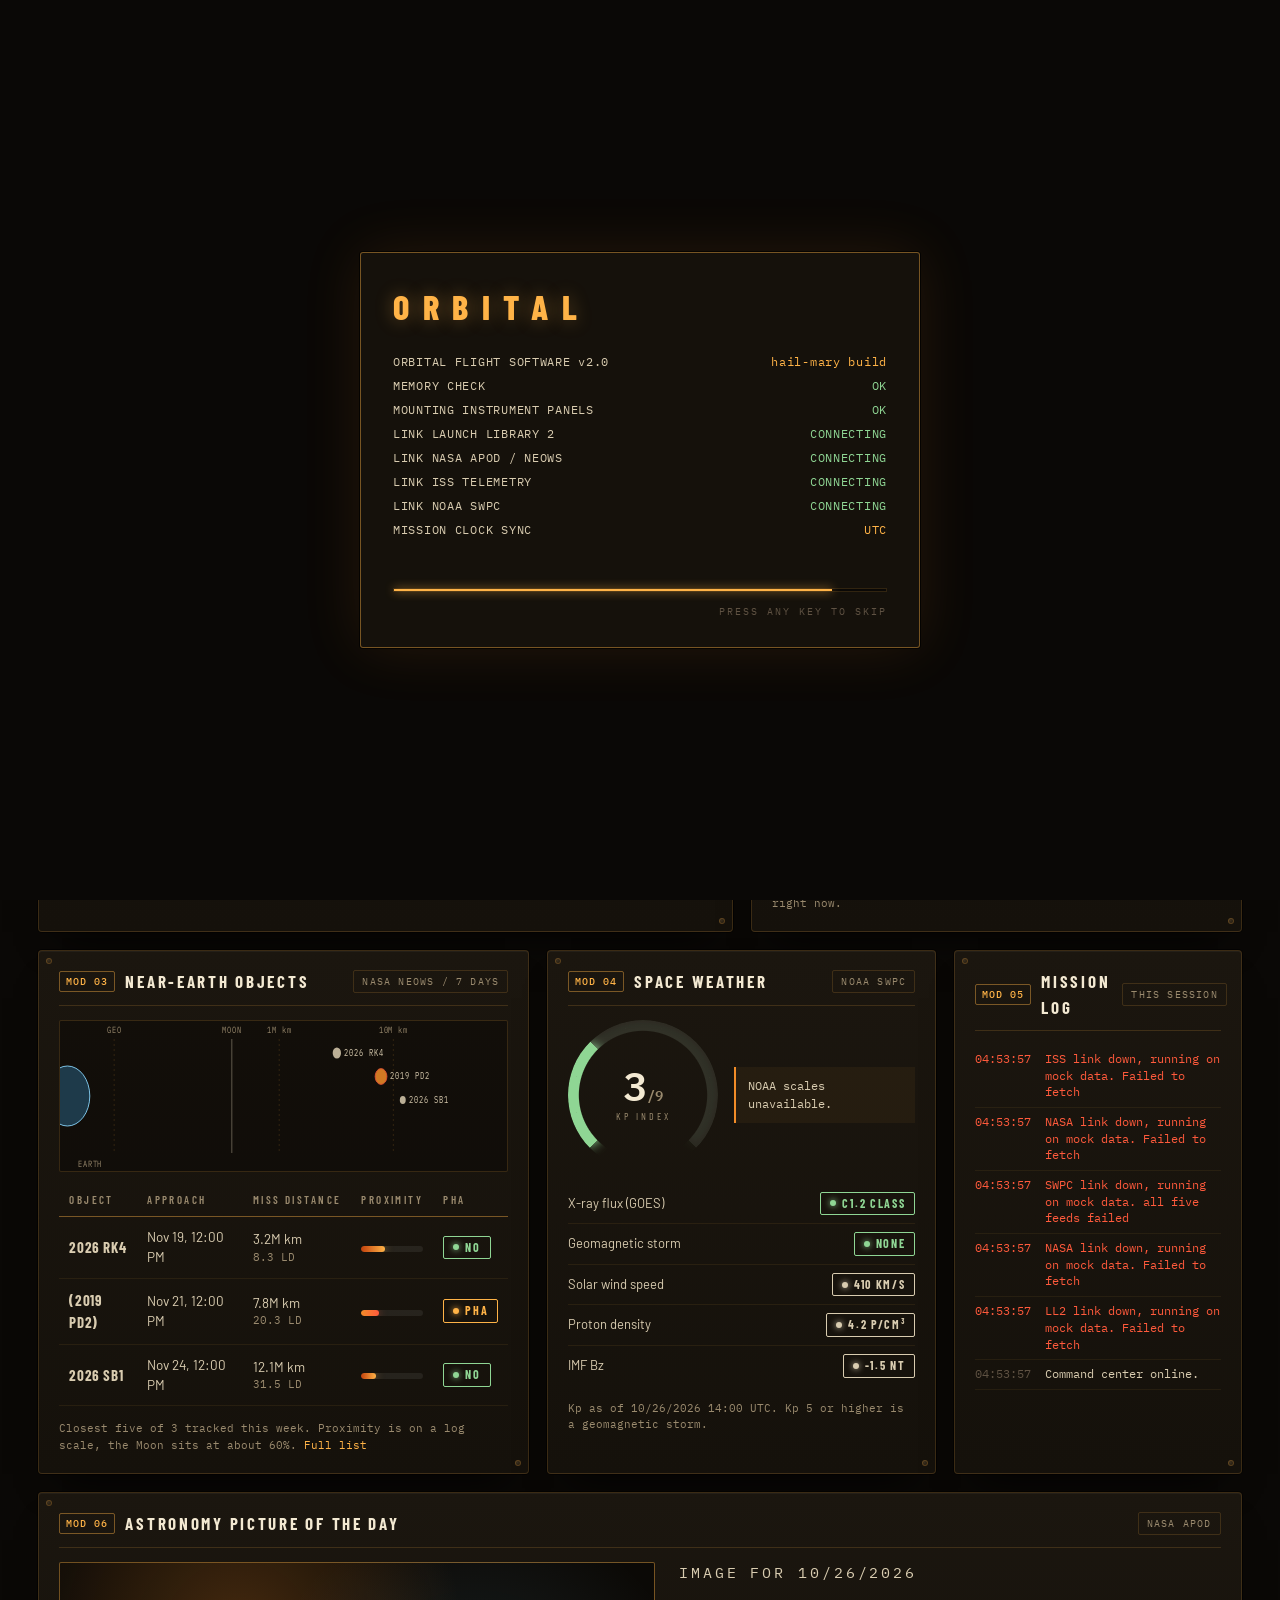
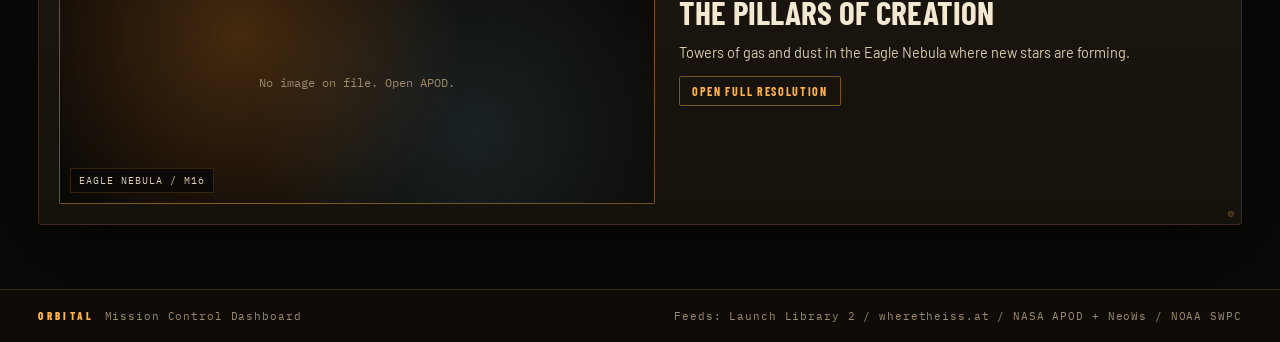
==== commit 9f357546: "hail-mary build: live feeds, warm instrument theme, ISS map, approach chart, boot screen, mission lo" ====
--- a/index.html
+++ b/index.html
@@ -3,10 +3,10 @@
 <head>
   <meta charset="UTF-8">
   <meta name="viewport" content="width=device-width, initial-scale=1">
-  <title>ORBITAL | Command Dashboard</title>
+  <title>ORBITAL | Command Center</title>
   <link rel="preconnect" href="https://fonts.googleapis.com">
   <link rel="preconnect" href="https://fonts.gstatic.com" crossorigin>
-  <link href="https://fonts.googleapis.com/css2?family=Chakra+Petch:wght@400;500;600;700&family=IBM+Plex+Mono:wght@400;500;600&display=swap" rel="stylesheet">
+  <link href="https://fonts.googleapis.com/css2?family=Barlow+Condensed:wght@500;600;700;800&family=Barlow:wght@400;500&family=IBM+Plex+Mono:wght@400;500;600&display=swap" rel="stylesheet">
   <link rel="stylesheet" href="css/styles.css">
 </head>
 <body>
@@ -16,7 +16,7 @@
     <span class="brand-mark" aria-hidden="true"><span class="brand-orbit"></span></span>
     <div class="brand-text">
       <h1 class="brand-name">ORBITAL</h1>
-      <p class="brand-sub">Mission Control Dashboard</p>
+      <p class="brand-sub">Flight software v2.0</p>
     </div>
   </a>
 
@@ -28,132 +28,174 @@
   </nav>
 
   <div class="header-status">
-    <span class="status-pill"><span class="live-dot"></span><span>Systems nominal</span></span>
-    <span class="utc-clock">09/24/2026 14:00 UTC</span>
+    <div class="feed-leds" aria-label="Data feed status">
+      <span class="feed"><i class="led" data-feed="launches"></i>LL2</span>
+      <span class="feed"><i class="led" data-feed="nasa"></i>NASA</span>
+      <span class="feed"><i class="led" data-feed="iss"></i>ISS</span>
+      <span class="feed"><i class="led" data-feed="swpc"></i>SWPC</span>
+    </div>
+    <span class="status-pill" id="systems-pill"><span class="live-dot"></span><span>Systems nominal</span></span>
+    <button type="button" class="sound-toggle" id="sound-toggle" aria-pressed="false" title="UI sounds"><span>SND OFF</span></button>
   </div>
 </header>
 
-<div class="ticker" aria-hidden="true">
-  <div class="ticker-track">
-    <div class="ticker-group">
-      <span>Falcon 9 <strong>T-02:14:36</strong></span>
-      <span>ISS altitude <strong>418 km</strong></span>
-      <span>ISS speed <strong>27,580 km/h</strong></span>
-      <span>Kp index <strong>3</strong></span>
-      <span>Solar flare <strong>M1.2</strong></span>
-      <span>Closest NEO <strong>2026 RK4 / 3.2M km</strong></span>
-      <span>Next ISS pass <strong>10/31 7:42 PM EDT</strong></span>
-    </div>
-    <div class="ticker-group">
-      <span>Falcon 9 <strong>T-02:14:36</strong></span>
-      <span>ISS altitude <strong>418 km</strong></span>
-      <span>ISS speed <strong>27,580 km/h</strong></span>
-      <span>Kp index <strong>3</strong></span>
-      <span>Solar flare <strong>M1.2</strong></span>
-      <span>Closest NEO <strong>2026 RK4 / 3.2M km</strong></span>
-      <span>Next ISS pass <strong>10/31 7:42 PM EDT</strong></span>
-    </div>
+<div class="clock-bar">
+  <div class="clock">
+    <span class="clock-label">UTC</span>
+    <span class="clock-val" id="clock-utc">00:00:00</span>
+    <span class="clock-sub" id="clock-date">0000.00.00</span>
+  </div>
+  <div class="clock">
+    <span class="clock-label">MET</span>
+    <span class="clock-val" id="clock-met">+00:00:00:00</span>
+    <span class="clock-sub">mission elapsed</span>
+  </div>
+  <div class="clock">
+    <span class="clock-label">SOL</span>
+    <span class="clock-val" id="clock-sol">0</span>
+    <span class="clock-sub">Perseverance / Jezero</span>
+  </div>
+  <div class="ticker" aria-hidden="true">
+    <div class="ticker-track"></div>
   </div>
 </div>
 
 <main>
   <section class="page-intro">
-    <p class="eyebrow">// Sector 01 / Command</p>
-    <h2 class="page-title">Command <span>Center</span></h2>
-    <p class="page-lede">Everything happening above us in one view: the next launch, where the ISS is right now, what is flying past Earth, and how the Sun is behaving.</p>
+    <div>
+      <p class="eyebrow">// Sector 01 / Command</p>
+      <h2 class="page-title">Command <span>Center</span></h2>
+    </div>
+    <p class="page-lede">Everything happening above us in one view: the next launch, where the ISS is this second, what is flying past Earth this week, and how the Sun is behaving.</p>
   </section>
 
   <div class="dashboard-grid">
 
     <!-- next launch -->
-    <section class="panel panel-launch">
-      <div class="panel-head">
-        <h3>Next Launch</h3>
-        <span class="panel-tag">Launch feed</span>
-      </div>
-      <p class="mission-name" id="launch-name">Loading...</p>
-      <p class="mission-meta" id="launch-meta"></p>
-
-      <div class="countdown" id="countdown">
-        <span class="cd-prefix">T-</span>
-        <div class="cd-unit"><span class="cd-num" id="cd-days">00</span><span class="cd-label">Days</span></div>
-        <div class="cd-unit"><span class="cd-num" id="cd-hours">00</span><span class="cd-label">Hrs</span></div>
-        <div class="cd-unit"><span class="cd-num" id="cd-mins">00</span><span class="cd-label">Min</span></div>
-        <div class="cd-unit"><span class="cd-num" id="cd-secs">00</span><span class="cd-label">Sec</span></div>
-      </div>
-
-      <ol class="stage-track" id="stage-track"></ol>
-
-      <p class="launch-status" id="launch-status"></p>
-    </section>
-
-    <!-- ISS location -->
+    <section class="panel panel-launch" id="panel-launch">
+      <div class="panel-head">
+        <h3><span class="mod-code">MOD 01</span>Next Launch</h3>
+        <span class="panel-tag">Launch Library 2</span>
+      </div>
+      <div class="launch-body">
+        <div class="launch-main">
+          <p class="mission-name" id="launch-name">Acquiring manifest...</p>
+          <p class="mission-meta" id="launch-meta"></p>
+
+          <div class="countdown" id="countdown">
+            <span class="cd-prefix" id="cd-prefix">T-</span>
+            <div class="cd-unit"><span class="cd-num" id="cd-days">00</span><span class="cd-label">Days</span></div>
+            <span class="cd-sep">:</span>
+            <div class="cd-unit"><span class="cd-num" id="cd-hours">00</span><span class="cd-label">Hrs</span></div>
+            <span class="cd-sep">:</span>
+            <div class="cd-unit"><span class="cd-num" id="cd-mins">00</span><span class="cd-label">Min</span></div>
+            <span class="cd-sep">:</span>
+            <div class="cd-unit"><span class="cd-num" id="cd-secs">00</span><span class="cd-label">Sec</span></div>
+          </div>
+
+          <ol class="stage-track" id="stage-track"></ol>
+
+          <dl class="readout readout-row" id="launch-readout"></dl>
+        </div>
+        <figure class="launch-art" id="launch-art" aria-hidden="true"></figure>
+      </div>
+
+      <div class="up-next">
+        <p class="sub-head">Also on the board</p>
+        <ol id="up-next-list"></ol>
+      </div>
+    </section>
+
+    <!-- ISS tracker -->
     <section class="panel panel-iss">
       <div class="panel-head">
-        <h3>ISS Location</h3>
-        <span class="panel-tag">Tracking</span>
-      </div>
-      <div class="radar" aria-hidden="true">
-        <span class="radar-sweep"></span>
-        <span class="radar-blip"></span>
-      </div>
-      <dl class="readout" id="iss-readout"></dl>
+        <h3><span class="mod-code">MOD 02</span>ISS Tracker</h3>
+        <span class="panel-tag"><span class="live-dot"></span> Live</span>
+      </div>
+      <div class="map-frame">
+        <canvas class="world-map" id="iss-map"></canvas>
+        <div class="map-legend">
+          <span><i class="lg-trail"></i>Past 45 min</span>
+          <span><i class="lg-future"></i>Next 50 min</span>
+          <span><i class="lg-night"></i>Night</span>
+        </div>
+      </div>
+      <dl class="readout readout-grid" id="iss-readout"></dl>
+      <p class="panel-foot" id="iss-foot">Position updates every 5 seconds from wheretheiss.at.</p>
     </section>
 
     <!-- near-earth asteroids -->
     <section class="panel panel-neo">
       <div class="panel-head">
-        <h3>Near-Earth Asteroids Today</h3>
-        <span class="panel-tag">NEO watch</span>
-      </div>
+        <h3><span class="mod-code">MOD 03</span>Near-Earth Objects</h3>
+        <span class="panel-tag">NASA NeoWs / 7 days</span>
+      </div>
+      <div class="range-plot" id="neo-range"></div>
       <div class="table-wrap">
         <table class="data-table table-cards">
           <thead>
             <tr>
-              <th>Name</th>
-              <th>Miss Distance</th>
+              <th>Object</th>
+              <th>Approach</th>
+              <th>Miss distance</th>
               <th>Proximity</th>
-              <th>Hazard</th>
+              <th>PHA</th>
             </tr>
           </thead>
           <tbody id="neo-table-body"></tbody>
         </table>
       </div>
-      <p class="panel-foot">Proximity bar: the fuller it is, the closer the pass.</p>
+      <p class="panel-foot">Closest five of <span id="neo-count">0</span> tracked this week. Proximity is on a log scale, the Moon sits at about 60%. <a href="asteroids.html">Full list</a></p>
     </section>
 
     <!-- space weather -->
     <section class="panel panel-weather">
       <div class="panel-head">
-        <h3>Space Weather</h3>
-        <span class="panel-tag">Solar</span>
-      </div>
-      <div class="gauge" id="kp-gauge" style="--value: 0">
-        <div class="gauge-readout">
-          <span class="gauge-num" id="kp-num">-</span>
-          <span class="gauge-label">Kp index</span>
-        </div>
+        <h3><span class="mod-code">MOD 04</span>Space Weather</h3>
+        <span class="panel-tag">NOAA SWPC</span>
+      </div>
+      <div class="weather-top">
+        <div class="gauge" id="kp-gauge" style="--value: 0">
+          <div class="gauge-readout">
+            <span class="gauge-num" id="kp-num">-</span>
+            <span class="gauge-label">Kp index</span>
+          </div>
+        </div>
+        <div class="scales" id="noaa-scales"></div>
+      </div>
+      <div class="sparkline-wrap">
+        <p class="sub-head">Kp, last 72 hours</p>
+        <svg class="sparkline" id="kp-spark" viewBox="0 0 240 48" preserveAspectRatio="none" aria-hidden="true"></svg>
       </div>
       <ul class="stat-list" id="weather-list"></ul>
       <p class="panel-foot" id="weather-updated"></p>
     </section>
 
+    <!-- mission log -->
+    <section class="panel panel-log">
+      <div class="panel-head">
+        <h3><span class="mod-code">MOD 05</span>Mission Log</h3>
+        <span class="panel-tag">This session</span>
+      </div>
+      <ol class="mission-log" id="mission-log"></ol>
+    </section>
+
     <!-- astronomy picture of the day -->
     <section class="panel panel-apod">
       <div class="panel-head">
-        <h3>Astronomy Picture of the Day</h3>
+        <h3><span class="mod-code">MOD 06</span>Astronomy Picture of the Day</h3>
         <span class="panel-tag">NASA APOD</span>
       </div>
       <div class="apod-layout">
         <figure class="apod-frame">
-          <img class="apod-image" id="apod-image" src="" alt="">
+          <a id="apod-link" href="#" target="_blank" rel="noopener"><img class="apod-image" id="apod-image" src="" alt=""></a>
           <figcaption id="apod-caption"></figcaption>
         </figure>
         <div class="apod-copy">
           <p class="apod-date" id="apod-date"></p>
-          <h4 class="apod-title" id="apod-title"></h4>
+          <h4 class="apod-title" id="apod-title">Loading...</h4>
           <p id="apod-text"></p>
-          <p class="note">Mock data for now, NASA APOD API comes next.</p>
+          <p class="apod-actions"><a class="btn-ghost" id="apod-hd" href="#" target="_blank" rel="noopener">Open full resolution</a></p>
         </div>
       </div>
     </section>
@@ -163,11 +205,14 @@
 
 <footer class="site-footer">
   <p><span class="footer-brand">ORBITAL</span>Mission Control Dashboard</p>
-  <p>Planned feeds: NASA APOD / NASA NeoWs / Launch Library 2 / ISS tracking</p>
+  <p>Feeds: Launch Library 2 / wheretheiss.at / NASA APOD + NeoWs / NOAA SWPC</p>
 </footer>
 
 <script src="js/mock-data.js"></script>
 <script src="js/common.js"></script>
+<script src="js/api.js"></script>
+<script src="js/world-dots.js"></script>
+<script src="js/worldmap.js"></script>
 <script src="js/dashboard.js"></script>
 
 </body>
--- a/css/styles.css
+++ b/css/styles.css
@@ -1,56 +1,57 @@
-/* =========================================================
-   ORBITAL | Mission Control Dashboard
-   styles.css
-
-   1.  Design tokens (colors, fonts, sizes)
-   2.  Base + background (starfield, scanlines)
-   3.  Header, brand and navigation
-   4.  Telemetry ticker
-   5.  Page layout + page titles
-   6.  Panels (the HUD cards)
-   7.  Status badges, readouts and meters
-   8.  Dashboard: grid, countdown, radar, gauge, APOD
-   9.  Data tables
-   10. Search bar, filter chips, stat strip
-   11. Asteroids page cards
-   12. Watchlist timeline
-   13. Footer
-   14. Animations
-   15. Responsive breakpoints
-   16. Reduced motion
-   ========================================================= */
-
-
-/* ---------- 1. Design tokens ---------- */
+/* =====================================================================
+   ORBITAL  /  flight software v2.0  ("hail-mary" build)
+   ---------------------------------------------------------------------
+   Warm instrument-panel look: amber and orange readouts on a near-black
+   bezel, cream text, mono numerals. Think the inside of a real ship,
+   not a sci-fi hologram.
+
+   Sections
+     1. tokens          2. base + screen effects   3. header
+     4. clock bar       5. page intro              6. panels
+     7. badges/readouts 8. dashboard               9. tables
+    10. toolbar/stats  11. launches page          12. asteroids page
+    13. watchlist      14. boot screen            15. responsive
+   ===================================================================== */
+
+
+/* ---------- 1. design tokens ---------- */
 :root {
-    --bg: #05070f;
-    --bg-2: #0b0f1a;
-    --panel-solid: #111827;
-    --panel-hi: #1a2233;
-    --line: rgba(0, 217, 255, 0.18);
-    --line-soft: #2c3a52;
-
-    --cyan: #00d9ff;
-    --cyan-dim: rgba(0, 217, 255, 0.12);
-    --amber: #ffb300;
-    --green: #39ff88;
-    --red: #ff4d4d;
-    --violet: #8b7bff;
-
-    --text: #d6e4f0;
-    --muted: #8fa3b8;
-    --faint: #5d6f86;
-
-    --font-display: "Chakra Petch", "Courier New", monospace;
-    --font-mono: "IBM Plex Mono", "Courier New", monospace;
-
-    --radius: 14px;
-    --gap: 20px;
-    --gutter: clamp(16px, 4vw, 48px);
-}
-
-
-/* ---------- 2. Base + background ---------- */
+    --bg: #0a0806;
+    --bg-2: #0f0c08;
+    --panel: #15110b;
+    --panel-2: #1b160f;
+    --panel-3: #221b12;
+    --line: rgba(255, 179, 71, 0.16);
+    --line-strong: rgba(255, 179, 71, 0.42);
+
+    --amber: #ffb347;
+    --amber-2: #f28c28;
+    --rust: #c2410c;
+    --cream: #f3e9d2;
+    --cream-2: #d9ccb0;
+    --muted: #9a8a6e;
+    --dim: #5f5243;
+
+    --green: #8fd694;
+    --red: #ff5a3c;
+    --ice: #8ad8ff;
+    --yellow: #ffd166;
+
+    --map-dot: rgba(255, 179, 71, 0.42);
+    --map-grid: rgba(255, 179, 71, 0.07);
+    --map-night: rgba(4, 2, 0, 0.55);
+
+    --font-display: "Barlow Condensed", "Arial Narrow", sans-serif;
+    --font-body: "Barlow", "Helvetica Neue", Arial, sans-serif;
+    --font-mono: "IBM Plex Mono", "SF Mono", Menlo, monospace;
+
+    --radius: 4px;
+    --gutter: clamp(16px, 3vw, 40px);
+    --glow-amber: 0 0 18px rgba(255, 179, 71, 0.35);
+}
+
+
+/* ---------- 2. base + screen effects ---------- */
 *,
 *::before,
 *::after {
@@ -64,138 +65,149 @@
 body {
     margin: 0;
     min-height: 100vh;
-    display: flex;
-    flex-direction: column;
-    background-color: var(--bg);
-    /* soft nebula glows behind everything */
-    background-image:
-        radial-gradient(ellipse 80% 60% at 85% -10%, rgba(0, 217, 255, 0.14), transparent 60%),
-        radial-gradient(ellipse 60% 50% at -10% 40%, rgba(139, 123, 255, 0.12), transparent 60%),
-        radial-gradient(ellipse 70% 60% at 50% 120%, rgba(255, 179, 0, 0.07), transparent 60%);
-    background-attachment: fixed;
-    color: var(--text);
-    font-family: var(--font-mono);
+    background: var(--bg);
+    color: var(--cream);
+    font-family: var(--font-body);
     font-size: 15px;
-    line-height: 1.6;
+    line-height: 1.5;
+    -webkit-font-smoothing: antialiased;
     overflow-x: hidden;
-}
-
-/* starfield: tiny dots tiled across the screen that slowly drift */
+    position: relative;
+}
+
+/* faint engineering grid behind everything */
 body::before {
     content: "";
     position: fixed;
     inset: 0;
-    z-index: 0;
-    pointer-events: none;
-    background-image:
-        radial-gradient(1px 1px at 20px 30px, #fff, transparent),
-        radial-gradient(1px 1px at 120px 80px, rgba(255, 255, 255, 0.8), transparent),
-        radial-gradient(1.5px 1.5px at 200px 150px, #fff, transparent),
-        radial-gradient(1px 1px at 60px 190px, rgba(255, 255, 255, 0.6), transparent),
-        radial-gradient(1px 1px at 260px 40px, rgba(255, 255, 255, 0.7), transparent),
-        radial-gradient(1.5px 1.5px at 330px 220px, rgba(160, 230, 255, 0.9), transparent),
-        radial-gradient(1px 1px at 300px 300px, #fff, transparent),
-        radial-gradient(1px 1px at 90px 320px, rgba(255, 255, 255, 0.5), transparent),
-        radial-gradient(1px 1px at 170px 260px, rgba(255, 220, 160, 0.7), transparent);
-    background-size: 360px 360px;
-    opacity: 0.7;
-    animation: drift 140s linear infinite;
-}
-
-/* faint CRT scanlines over the whole page */
+    z-index: -1;
+    background:
+        radial-gradient(ellipse at 20% 0%, rgba(242, 140, 40, 0.10), transparent 55%),
+        radial-gradient(ellipse at 90% 100%, rgba(255, 179, 71, 0.06), transparent 50%),
+        linear-gradient(rgba(255, 179, 71, 0.035) 1px, transparent 1px),
+        linear-gradient(90deg, rgba(255, 179, 71, 0.035) 1px, transparent 1px),
+        var(--bg);
+    background-size: auto, auto, 48px 48px, 48px 48px, auto;
+}
+
+/* scanlines + vignette on top of everything, like looking at a crt */
 body::after {
     content: "";
     position: fixed;
     inset: 0;
-    z-index: 50;
+    z-index: 999;
     pointer-events: none;
-    background: repeating-linear-gradient(
-        to bottom,
-        rgba(255, 255, 255, 0.022) 0,
-        rgba(255, 255, 255, 0.022) 1px,
-        transparent 1px,
-        transparent 3px
-    );
-}
-
-/* keep real content above the starfield */
-.site-header,
-.ticker,
-main,
-.site-footer {
+    background:
+        repeating-linear-gradient(0deg, rgba(0, 0, 0, 0.14) 0, rgba(0, 0, 0, 0.14) 1px, transparent 1px, transparent 3px),
+        radial-gradient(ellipse at center, transparent 55%, rgba(0, 0, 0, 0.55) 100%);
+    mix-blend-mode: multiply;
+}
+
+a {
+    color: var(--amber);
+    text-decoration: none;
+}
+
+a:hover {
+    text-decoration: underline;
+    text-underline-offset: 3px;
+}
+
+button {
+    font-family: inherit;
+    cursor: pointer;
+}
+
+::selection {
+    background: var(--amber);
+    color: var(--bg);
+}
+
+/* panels slide in when the page loads */
+@keyframes rise {
+    from { opacity: 0; transform: translateY(14px); }
+    to   { opacity: 1; transform: translateY(0); }
+}
+
+@keyframes blink {
+    0%, 100% { opacity: 1; }
+    50%      { opacity: 0.25; }
+}
+
+@keyframes sweep {
+    to { transform: translateX(-50%); }
+}
+
+@keyframes spin {
+    to { transform: rotate(360deg); }
+}
+
+@keyframes flash {
+    0%   { box-shadow: 0 0 0 0 rgba(255, 179, 71, 0.6); }
+    100% { box-shadow: 0 0 0 18px rgba(255, 179, 71, 0); }
+}
+
+@media (prefers-reduced-motion: reduce) {
+    *,
+    *::before,
+    *::after {
+        animation-duration: 0.01ms !important;
+        animation-iteration-count: 1 !important;
+        transition-duration: 0.01ms !important;
+    }
+}
+
+
+/* ---------- 3. header ---------- */
+.site-header {
+    display: grid;
+    grid-template-columns: auto minmax(0, 1fr) auto;
+    align-items: center;
+    gap: 20px;
+    padding: 14px var(--gutter);
+    border-bottom: 1px solid var(--line);
+    background: linear-gradient(180deg, rgba(27, 22, 15, 0.95), rgba(15, 12, 8, 0.95));
     position: relative;
-    z-index: 1;
-}
-
-a {
-    color: var(--cyan);
-}
-
-::selection {
-    background: var(--cyan);
-    color: var(--bg);
-}
-
-a:focus-visible,
-button:focus-visible,
-input:focus-visible {
-    outline: 2px solid var(--amber);
-    outline-offset: 3px;
-}
-
-
-/* ---------- 3. Header, brand and navigation ---------- */
-.site-header {
-    position: sticky;
-    top: 0;
-    z-index: 20;
-    display: grid;
-    grid-template-columns: auto 1fr auto;
-    align-items: center;
-    gap: 14px 24px;
-    padding: 14px var(--gutter);
-    background: rgba(5, 7, 15, 0.78);
-    backdrop-filter: blur(14px);
-    -webkit-backdrop-filter: blur(14px);
-    border-bottom: 1px solid var(--line);
-}
-
-/* glowing line under the header */
+    z-index: 5;
+}
+
+/* thin amber hazard stripe along the bottom */
 .site-header::after {
     content: "";
     position: absolute;
     left: 0;
     right: 0;
     bottom: -1px;
-    height: 1px;
-    background: linear-gradient(90deg, transparent, var(--cyan), transparent);
+    height: 2px;
+    background: repeating-linear-gradient(90deg, var(--amber-2) 0 24px, transparent 24px 48px);
+    opacity: 0.35;
 }
 
 .brand {
     display: flex;
     align-items: center;
-    gap: 16px;
+    gap: 12px;
     color: inherit;
-    text-decoration: none;
-}
-
-/* little glowing planet with a moon orbiting it */
+    text-decoration: none !important;
+    flex-shrink: 0;
+}
+
 .brand-mark {
+    width: 42px;
+    height: 42px;
+    border-radius: 50%;
     position: relative;
-    width: 38px;
-    height: 38px;
-    flex-shrink: 0;
-    border-radius: 50%;
-    background: radial-gradient(circle at 35% 30%, #8ff3ff, var(--cyan) 35%, #035a74 75%, #01222e);
-    box-shadow: 0 0 18px rgba(0, 217, 255, 0.55), inset -6px -6px 12px rgba(0, 0, 0, 0.45);
+    background: radial-gradient(circle at 35% 35%, var(--amber), var(--rust) 60%, #3a1a05 100%);
+    box-shadow: var(--glow-amber), inset -4px -4px 10px rgba(0, 0, 0, 0.6);
 }
 
 .brand-orbit {
     position: absolute;
-    inset: -9px;
-    border: 1px solid rgba(0, 217, 255, 0.35);
+    inset: -7px;
+    border: 1px solid var(--line-strong);
     border-radius: 50%;
-    animation: spin 6s linear infinite;
+    transform: rotate(-25deg) scaleY(0.4);
+    animation: spin 9s linear infinite;
 }
 
 .brand-orbit::after {
@@ -205,39 +217,38 @@
     left: 50%;
     width: 6px;
     height: 6px;
-    margin-left: -3px;
     border-radius: 50%;
-    background: var(--amber);
-    box-shadow: 0 0 8px var(--amber);
+    background: var(--cream);
+    box-shadow: 0 0 8px var(--cream);
 }
 
 .brand-name {
     margin: 0;
     font-family: var(--font-display);
-    font-size: 1.7rem;
-    font-weight: 700;
+    font-weight: 800;
+    font-size: 26px;
+    letter-spacing: 0.32em;
     line-height: 1;
-    letter-spacing: 0.35em;
-    color: #fff;
-    text-shadow: 0 0 18px rgba(0, 217, 255, 0.6);
 }
 
 .brand-sub {
-    margin: 5px 0 0;
-    font-size: 0.66rem;
-    letter-spacing: 0.28em;
+    margin: 3px 0 0;
+    font-family: var(--font-mono);
+    font-size: 10px;
+    letter-spacing: 0.18em;
     text-transform: uppercase;
     color: var(--muted);
 }
 
 .main-nav {
+    display: flex;
+    gap: 4px;
     justify-self: center;
-    display: flex;
-    gap: 4px;
+    max-width: 100%;
     padding: 4px;
     border: 1px solid var(--line);
-    border-radius: 12px;
-    background: rgba(17, 24, 39, 0.65);
+    border-radius: var(--radius);
+    background: var(--bg);
     overflow-x: auto;
     scrollbar-width: none;
 }
@@ -250,272 +261,401 @@
     display: flex;
     align-items: center;
     gap: 8px;
-    padding: 9px 16px;
-    border-radius: 8px;
-    color: var(--muted);
-    font-family: var(--font-display);
-    font-size: 0.82rem;
-    font-weight: 600;
+    padding: 8px 13px;
+    border-radius: 2px;
+    font-family: var(--font-display);
+    font-weight: 700;
+    font-size: 14px;
     letter-spacing: 0.14em;
     text-transform: uppercase;
+    color: var(--muted);
+    white-space: nowrap;
+    transition: color 0.15s, background 0.15s;
+}
+
+.main-nav a:hover {
+    color: var(--cream);
     text-decoration: none;
-    white-space: nowrap;
-    transition: color 0.2s, background-color 0.2s, box-shadow 0.2s;
-}
-
-.main-nav a:hover {
-    color: var(--text);
-    background-color: var(--cyan-dim);
-}
-
-/* the page you are currently on */
+}
+
 .main-nav a.active {
     color: var(--bg);
-    background-color: var(--cyan);
-    box-shadow: 0 0 22px rgba(0, 217, 255, 0.45);
+    background: var(--amber);
+    box-shadow: var(--glow-amber);
 }
 
 .nav-code {
     font-family: var(--font-mono);
-    font-size: 0.66rem;
-    opacity: 0.6;
+    font-size: 10px;
+    opacity: 0.7;
 }
 
 .header-status {
     display: flex;
     align-items: center;
-    gap: 16px;
-    font-size: 0.7rem;
-    letter-spacing: 0.12em;
-    text-transform: uppercase;
-    color: var(--muted);
-}
+    gap: 14px;
+    flex-shrink: 0;
+}
+
+.feed-leds {
+    display: flex;
+    gap: 10px;
+    padding: 6px 10px;
+    border: 1px solid var(--line);
+    border-radius: var(--radius);
+    background: var(--bg);
+}
+
+.feed {
+    display: flex;
+    align-items: center;
+    gap: 5px;
+    font-family: var(--font-mono);
+    font-size: 10px;
+    letter-spacing: 0.1em;
+    color: var(--muted);
+}
+
+.led {
+    width: 7px;
+    height: 7px;
+    border-radius: 50%;
+    background: var(--dim);
+    box-shadow: inset 0 0 2px rgba(0, 0, 0, 0.8);
+    animation: blink 1.2s ease-in-out infinite;
+}
+
+.led-live  { background: var(--green);  box-shadow: 0 0 6px var(--green); animation: none; }
+.led-cache { background: var(--amber);  box-shadow: 0 0 6px var(--amber); animation: none; }
+.led-stale { background: var(--amber-2); box-shadow: 0 0 6px var(--amber-2); animation: blink 2s infinite; }
+.led-down  { background: var(--red);    box-shadow: 0 0 6px var(--red); animation: blink 0.8s infinite; }
 
 .status-pill {
     display: inline-flex;
     align-items: center;
     gap: 8px;
-    padding: 5px 12px;
-    border: 1px solid rgba(57, 255, 136, 0.35);
+    padding: 6px 12px;
+    border: 1px solid rgba(143, 214, 148, 0.35);
     border-radius: 999px;
-    background: rgba(57, 255, 136, 0.06);
+    font-family: var(--font-display);
+    font-weight: 600;
+    font-size: 13px;
+    letter-spacing: 0.12em;
+    text-transform: uppercase;
     color: var(--green);
-    white-space: nowrap;
+    background: rgba(143, 214, 148, 0.06);
+}
+
+.status-pill.pill-warn {
+    color: var(--amber);
+    border-color: rgba(255, 179, 71, 0.4);
+    background: rgba(255, 179, 71, 0.06);
+}
+
+.status-pill.pill-bad {
+    color: var(--red);
+    border-color: rgba(255, 90, 60, 0.45);
+    background: rgba(255, 90, 60, 0.08);
 }
 
 .live-dot {
-    width: 8px;
-    height: 8px;
+    width: 7px;
+    height: 7px;
     border-radius: 50%;
-    background: var(--green);
-    animation: pulse-green 2s infinite;
-}
-
-.utc-clock {
-    font-family: var(--font-display);
-    color: var(--text);
-    white-space: nowrap;
-}
-
-
-/* ---------- 4. Telemetry ticker ---------- */
+    background: currentColor;
+    box-shadow: 0 0 8px currentColor;
+    animation: blink 1.6s ease-in-out infinite;
+}
+
+.sound-toggle {
+    padding: 6px 10px;
+    border: 1px solid var(--line);
+    border-radius: var(--radius);
+    background: var(--bg);
+    color: var(--muted);
+    font-family: var(--font-mono);
+    font-size: 10px;
+    letter-spacing: 0.12em;
+}
+
+.sound-toggle[aria-pressed="true"] {
+    color: var(--amber);
+    border-color: var(--line-strong);
+}
+
+
+/* ---------- 4. clock bar + ticker ---------- */
+.clock-bar {
+    display: flex;
+    align-items: stretch;
+    border-bottom: 1px solid var(--line);
+    background: var(--bg-2);
+    overflow: hidden;
+}
+
+.clock {
+    display: flex;
+    flex-direction: column;
+    justify-content: center;
+    padding: 8px 18px 8px var(--gutter);
+    border-right: 1px solid var(--line);
+    min-width: 150px;
+    position: relative;
+}
+
+.clock + .clock {
+    padding-left: 18px;
+}
+
+.clock-label {
+    font-family: var(--font-display);
+    font-weight: 700;
+    font-size: 11px;
+    letter-spacing: 0.3em;
+    color: var(--muted);
+}
+
+.clock-val {
+    font-family: var(--font-mono);
+    font-weight: 600;
+    font-size: 20px;
+    letter-spacing: 0.05em;
+    color: var(--amber);
+    font-variant-numeric: tabular-nums;
+    text-shadow: 0 0 12px rgba(255, 179, 71, 0.4);
+    line-height: 1.1;
+}
+
+.clock-sub {
+    font-family: var(--font-mono);
+    font-size: 10px;
+    letter-spacing: 0.08em;
+    color: var(--dim);
+}
+
 .ticker {
+    flex: 1;
+    display: flex;
+    align-items: center;
     overflow: hidden;
-    border-bottom: 1px solid var(--line);
-    background: rgba(0, 217, 255, 0.04);
-    font-size: 0.7rem;
-    letter-spacing: 0.14em;
-    text-transform: uppercase;
-    color: var(--muted);
-    white-space: nowrap;
+    position: relative;
     -webkit-mask-image: linear-gradient(90deg, transparent, #000 6%, #000 94%, transparent);
     mask-image: linear-gradient(90deg, transparent, #000 6%, #000 94%, transparent);
 }
 
-/* the track holds two copies of the same text, so sliding it
-   left by exactly half makes a seamless loop */
 .ticker-track {
     display: flex;
     width: max-content;
-    animation: ticker 45s linear infinite;
+    animation: sweep 60s linear infinite;
+}
+
+.ticker:hover .ticker-track {
+    animation-play-state: paused;
 }
 
 .ticker-group {
     display: flex;
     gap: 48px;
-    padding: 9px 48px 9px 0;
+    padding-right: 48px;
+    font-family: var(--font-mono);
+    font-size: 12px;
+    letter-spacing: 0.08em;
+    text-transform: uppercase;
+    color: var(--muted);
+    white-space: nowrap;
 }
 
 .ticker-group span::before {
-    content: "//";
-    margin-right: 10px;
-    color: var(--cyan);
+    content: "// ";
+    color: var(--amber-2);
     opacity: 0.6;
 }
 
 .ticker strong {
-    font-weight: 500;
-    color: var(--cyan);
-}
-
-
-/* ---------- 5. Page layout + page titles ---------- */
+    font-weight: 600;
+    color: var(--cream);
+}
+
+
+/* ---------- 5. page intro ---------- */
 main {
-    flex: 1;
-    width: 100%;
-    max-width: 1320px;
+    max-width: 1480px;
     margin: 0 auto;
-    padding: clamp(28px, 5vw, 56px) var(--gutter) 72px;
+    padding: 32px var(--gutter) 64px;
 }
 
 .page-intro {
-    margin-bottom: 30px;
+    display: flex;
+    align-items: flex-end;
+    justify-content: space-between;
+    gap: 32px;
+    margin-bottom: 28px;
     animation: rise 0.6s ease both;
 }
 
 .eyebrow {
-    margin: 0 0 10px;
-    font-size: 0.7rem;
-    letter-spacing: 0.32em;
-    text-transform: uppercase;
-    color: var(--cyan);
+    margin: 0 0 4px;
+    font-family: var(--font-mono);
+    font-size: 11px;
+    letter-spacing: 0.3em;
+    text-transform: uppercase;
+    color: var(--amber-2);
 }
 
 .page-title {
     margin: 0;
     font-family: var(--font-display);
-    font-size: clamp(2.1rem, 5.5vw, 3.6rem);
-    font-weight: 700;
-    line-height: 1.05;
-    letter-spacing: 0.03em;
-    color: #fff;
+    font-weight: 800;
+    font-size: clamp(44px, 6vw, 72px);
+    line-height: 0.95;
+    letter-spacing: 0.02em;
+    text-transform: uppercase;
 }
 
 .page-title span {
-    color: var(--cyan);
-    text-shadow: 0 0 30px rgba(0, 217, 255, 0.5);
+    color: var(--amber);
+    text-shadow: var(--glow-amber);
 }
 
 .page-lede {
-    max-width: 62ch;
-    margin: 14px 0 0;
-    color: var(--muted);
-}
-
-
-/* ---------- 6. Panels ---------- */
+    margin: 0;
+    max-width: 520px;
+    font-size: 15px;
+    color: var(--cream-2);
+    border-left: 2px solid var(--amber-2);
+    padding-left: 14px;
+}
+
+
+/* ---------- 6. panels ---------- */
 .panel {
-    --corner: var(--cyan);
     position: relative;
-    min-width: 0;
-    padding: 22px;
-    background: linear-gradient(180deg, rgba(20, 30, 52, 0.8), rgba(10, 15, 28, 0.8));
+    padding: 18px 20px 20px;
     border: 1px solid var(--line);
     border-radius: var(--radius);
-    box-shadow: 0 20px 50px rgba(0, 0, 0, 0.35), inset 0 1px 0 rgba(255, 255, 255, 0.04);
-    backdrop-filter: blur(8px);
-    -webkit-backdrop-filter: blur(8px);
-    transition: transform 0.3s ease, border-color 0.3s ease, box-shadow 0.3s ease;
-    animation: rise 0.7s ease both;
-}
-
-/* HUD corner brackets: 8 tiny gradient lines, two per corner */
-.panel::before {
+    background: linear-gradient(180deg, var(--panel-2), var(--panel));
+    box-shadow:
+        inset 0 1px 0 rgba(255, 255, 255, 0.04),
+        0 0 0 1px rgba(0, 0, 0, 0.6),
+        0 24px 40px -24px rgba(0, 0, 0, 0.9);
+    animation: rise 0.6s ease both;
+}
+
+/* corner screws */
+.panel::before,
+.panel::after {
     content: "";
     position: absolute;
-    inset: 8px;
+    width: 6px;
+    height: 6px;
+    border-radius: 50%;
+    background: radial-gradient(circle at 40% 40%, #3b2f1f, #120d07);
+    box-shadow: inset 0 0 0 1px rgba(255, 179, 71, 0.25);
     pointer-events: none;
-    background:
-        linear-gradient(var(--corner), var(--corner)) top left / 16px 2px,
-        linear-gradient(var(--corner), var(--corner)) top left / 2px 16px,
-        linear-gradient(var(--corner), var(--corner)) top right / 16px 2px,
-        linear-gradient(var(--corner), var(--corner)) top right / 2px 16px,
-        linear-gradient(var(--corner), var(--corner)) bottom left / 16px 2px,
-        linear-gradient(var(--corner), var(--corner)) bottom left / 2px 16px,
-        linear-gradient(var(--corner), var(--corner)) bottom right / 16px 2px,
-        linear-gradient(var(--corner), var(--corner)) bottom right / 2px 16px;
-    background-repeat: no-repeat;
-    opacity: 0.5;
-    transition: opacity 0.3s, inset 0.3s;
-}
-
-.panel:hover {
-    transform: translateY(-3px);
-    border-color: rgba(0, 217, 255, 0.45);
-    box-shadow: 0 24px 60px rgba(0, 0, 0, 0.45), 0 0 32px rgba(0, 217, 255, 0.12);
-}
-
-.panel:hover::before {
-    opacity: 1;
-    inset: 5px;
-}
+}
+
+.panel::before { top: 7px; left: 7px; }
+.panel::after  { bottom: 7px; right: 7px; }
 
 .panel-head {
     display: flex;
     align-items: center;
     justify-content: space-between;
     gap: 12px;
-    margin-bottom: 18px;
-    padding-bottom: 12px;
-    border-bottom: 1px dashed var(--line-soft);
+    margin-bottom: 14px;
+    padding-bottom: 10px;
+    border-bottom: 1px solid var(--line);
 }
 
 .panel h3 {
+    display: flex;
+    align-items: center;
+    gap: 10px;
     margin: 0;
     font-family: var(--font-display);
-    font-size: 0.95rem;
+    font-weight: 700;
+    font-size: 17px;
+    letter-spacing: 0.16em;
+    text-transform: uppercase;
+    color: var(--cream);
+}
+
+.mod-code {
+    padding: 2px 6px;
+    white-space: nowrap;
+    border: 1px solid var(--line-strong);
+    border-radius: 2px;
+    font-family: var(--font-mono);
+    font-size: 10px;
+    font-weight: 500;
+    letter-spacing: 0.1em;
+    color: var(--amber);
+}
+
+.panel-tag {
+    display: inline-flex;
+    align-items: center;
+    gap: 6px;
+    padding: 3px 8px;
+    border: 1px solid var(--line);
+    border-radius: 2px;
+    font-family: var(--font-mono);
+    font-size: 10px;
+    letter-spacing: 0.12em;
+    text-transform: uppercase;
+    color: var(--muted);
+    white-space: nowrap;
+}
+
+.panel-tag .live-dot {
+    width: 6px;
+    height: 6px;
+    color: var(--green);
+}
+
+.panel-foot {
+    margin: 14px 0 0;
+    font-family: var(--font-mono);
+    font-size: 11px;
+    line-height: 1.5;
+    color: var(--muted);
+}
+
+.sub-head {
+    margin: 0 0 8px;
+    font-family: var(--font-display);
     font-weight: 600;
-    letter-spacing: 0.2em;
-    text-transform: uppercase;
-    color: var(--cyan);
-}
-
-.panel-tag {
-    flex-shrink: 0;
-    padding: 2px 8px;
-    border: 1px solid var(--line-soft);
-    border-radius: 4px;
-    font-size: 0.62rem;
-    letter-spacing: 0.18em;
-    text-transform: uppercase;
-    color: var(--faint);
-}
-
-.panel-foot {
-    margin: auto 0 0;
-    padding-top: 16px;
-    font-size: 0.72rem;
-    letter-spacing: 0.06em;
-    color: var(--faint);
-}
-
-
-/* ---------- 7. Status badges, readouts and meters ---------- */
-.status-good {
-    color: var(--green);
-}
-
-.status-warn {
-    color: var(--amber);
-}
-
-.status-bad {
-    color: var(--red);
-}
-
-/* pill that picks up whatever status color it is given */
+    font-size: 12px;
+    letter-spacing: 0.22em;
+    text-transform: uppercase;
+    color: var(--muted);
+}
+
+.note {
+    margin: 0;
+    padding: 10px 12px;
+    border-left: 2px solid var(--amber-2);
+    background: rgba(255, 179, 71, 0.05);
+    font-family: var(--font-mono);
+    font-size: 12px;
+    color: var(--cream-2);
+}
+
+
+/* ---------- 7. badges, readouts, meters, buttons ---------- */
 .badge {
     display: inline-flex;
     align-items: center;
-    gap: 7px;
-    padding: 3px 11px;
-    border: 1px solid color-mix(in srgb, currentColor 45%, transparent);
-    border-radius: 999px;
-    background: color-mix(in srgb, currentColor 12%, transparent);
-    font-size: 0.7rem;
-    font-weight: 600;
-    letter-spacing: 0.12em;
-    text-transform: uppercase;
+    gap: 6px;
+    padding: 3px 9px;
+    border: 1px solid currentColor;
+    border-radius: 2px;
+    font-family: var(--font-display);
+    font-weight: 700;
+    font-size: 12px;
+    letter-spacing: 0.14em;
+    text-transform: uppercase;
+    line-height: 1.3;
     white-space: nowrap;
 }
 
@@ -525,22 +665,40 @@
     height: 6px;
     border-radius: 50%;
     background: currentColor;
-    box-shadow: 0 0 8px currentColor;
-}
-
-/* key/value grid used for telemetry numbers */
+    box-shadow: 0 0 6px currentColor;
+}
+
+.status-good { color: var(--green); }
+.status-warn { color: var(--amber); }
+.status-bad  { color: var(--red); }
+.status-live { color: var(--ice); }
+.status-dim  { color: var(--cream-2); }
+
+.status-live::before,
+.status-bad::before {
+    animation: blink 1s infinite;
+}
+
 .readout {
     display: grid;
-    grid-template-columns: repeat(2, minmax(0, 1fr));
-    gap: 10px;
+    gap: 8px;
     margin: 0;
 }
 
+.readout-grid {
+    grid-template-columns: repeat(2, 1fr);
+}
+
+.readout-row {
+    grid-template-columns: repeat(auto-fit, minmax(110px, 1fr));
+}
+
 .readout div {
-    padding: 10px 12px;
-    border: 1px solid rgba(255, 255, 255, 0.05);
-    border-radius: 8px;
-    background: rgba(255, 255, 255, 0.025);
+    padding: 8px 10px;
+    border: 1px solid var(--line);
+    border-radius: 2px;
+    background: rgba(0, 0, 0, 0.3);
+    min-width: 0;
 }
 
 .readout .wide {
@@ -548,208 +706,331 @@
 }
 
 .readout dt {
-    font-size: 0.6rem;
-    letter-spacing: 0.22em;
-    text-transform: uppercase;
-    color: var(--faint);
+    font-family: var(--font-mono);
+    font-size: 9.5px;
+    letter-spacing: 0.18em;
+    text-transform: uppercase;
+    color: var(--muted);
+    margin-bottom: 2px;
 }
 
 .readout dd {
-    margin: 2px 0 0;
-    font-family: var(--font-display);
-    font-size: 1.12rem;
+    margin: 0;
+    font-family: var(--font-mono);
     font-weight: 600;
-    color: #fff;
+    font-size: 16px;
+    color: var(--cream);
     font-variant-numeric: tabular-nums;
+    overflow-wrap: anywhere;
 }
 
 .readout dd small {
-    font-size: 0.7em;
+    font-size: 10px;
     font-weight: 400;
     color: var(--muted);
-}
-
-/* bar whose fill comes from the --fill value set in the HTML */
+    margin-left: 2px;
+}
+
+.readout dd.dd-text {
+    font-family: var(--font-body);
+    font-weight: 500;
+    font-size: 14px;
+}
+
+.readout dd.dd-text small {
+    display: block;
+    font-family: var(--font-mono);
+    margin: 0;
+}
+
+.dd-note {
+    display: block;
+    font-family: var(--font-body);
+    font-weight: 400;
+    font-size: 12px;
+    color: var(--muted);
+}
+
 .meter {
+    display: inline-block;
+    width: 100%;
+    max-width: 180px;
+    height: 6px;
+    border-radius: 3px;
+    background: rgba(255, 255, 255, 0.07);
     position: relative;
-    display: block;
-    width: 100%;
-    min-width: 80px;
-    height: 6px;
+    vertical-align: middle;
     overflow: hidden;
-    border-radius: 999px;
-    background: rgba(255, 255, 255, 0.07);
 }
 
 .meter::after {
     content: "";
     position: absolute;
-    top: 0;
-    bottom: 0;
-    left: 0;
-    width: var(--fill, 50%);
-    border-radius: inherit;
-    background: linear-gradient(90deg, var(--cyan), var(--violet));
-    box-shadow: 0 0 10px rgba(0, 217, 255, 0.6);
+    inset: 0;
+    width: var(--fill, 0%);
+    border-radius: 3px;
+    background: linear-gradient(90deg, var(--rust), var(--amber));
+    box-shadow: 0 0 8px rgba(255, 179, 71, 0.5);
+    transition: width 0.8s ease;
 }
 
 .meter-warn::after {
-    background: linear-gradient(90deg, var(--amber), var(--red));
-    box-shadow: 0 0 10px rgba(255, 179, 0, 0.6);
-}
-
-
-/* ---------- 8. Dashboard ---------- */
+    background: linear-gradient(90deg, var(--amber-2), var(--red));
+    box-shadow: 0 0 8px rgba(255, 90, 60, 0.5);
+}
+
+.btn-ghost,
+.btn-solid {
+    display: inline-flex;
+    align-items: center;
+    gap: 6px;
+    padding: 7px 12px;
+    border: 1px solid var(--line-strong);
+    border-radius: 2px;
+    background: transparent;
+    color: var(--amber);
+    font-family: var(--font-display);
+    font-weight: 700;
+    font-size: 12px;
+    letter-spacing: 0.14em;
+    text-transform: uppercase;
+    line-height: 1.2;
+    transition: background 0.15s, color 0.15s, box-shadow 0.15s;
+}
+
+.btn-ghost:hover,
+.btn-solid:hover {
+    background: var(--amber);
+    color: var(--bg);
+    text-decoration: none;
+    box-shadow: var(--glow-amber);
+}
+
+.btn-solid {
+    background: var(--amber);
+    color: var(--bg);
+}
+
+.btn-solid:hover {
+    background: var(--cream);
+}
+
+.btn-ghost:disabled {
+    border-color: var(--line);
+    color: var(--dim);
+    cursor: default;
+    background: transparent;
+    box-shadow: none;
+}
+
+.btn-remove {
+    border-color: rgba(255, 90, 60, 0.4);
+    color: var(--red);
+}
+
+.btn-remove:hover {
+    background: var(--red);
+    color: var(--bg);
+    box-shadow: 0 0 14px rgba(255, 90, 60, 0.4);
+}
+
+
+/* ---------- 8. dashboard ---------- */
 .dashboard-grid {
     display: grid;
-    grid-template-columns: repeat(3, minmax(0, 1fr));
-    grid-template-areas:
-        "launch  launch  iss"
-        "neo     neo     iss"
-        "apod    apod    weather";
-    gap: var(--gap);
-}
-
-/* panels stack their content in a column so the last line
-   can be pushed to the bottom with margin-top: auto */
-.dashboard-grid .panel {
-    display: flex;
-    flex-direction: column;
-}
-
-.panel-launch  { grid-area: launch; }
-.panel-iss     { grid-area: iss; }
-.panel-neo     { grid-area: neo; }
-.panel-weather { grid-area: weather; }
-.panel-apod    { grid-area: apod; }
-
-/* stagger the panels so they float in one after another */
-.dashboard-grid > :nth-child(2) { animation-delay: 0.08s; }
-.dashboard-grid > :nth-child(3) { animation-delay: 0.16s; }
-.dashboard-grid > :nth-child(4) { animation-delay: 0.24s; }
-.dashboard-grid > :nth-child(5) { animation-delay: 0.32s; }
+    grid-template-columns: repeat(12, 1fr);
+    gap: 18px;
+}
+
+.panel-launch  { grid-column: span 7; }
+.panel-iss     { grid-column: span 5; }
+.panel-neo     { grid-column: span 5; }
+.panel-weather { grid-column: span 4; }
+.panel-log     { grid-column: span 3; }
+.panel-apod    { grid-column: span 12; }
+
+.dashboard-grid > :nth-child(2) { animation-delay: 0.06s; }
+.dashboard-grid > :nth-child(3) { animation-delay: 0.12s; }
+.dashboard-grid > :nth-child(4) { animation-delay: 0.18s; }
+.dashboard-grid > :nth-child(5) { animation-delay: 0.24s; }
+.dashboard-grid > :nth-child(6) { animation-delay: 0.30s; }
 
 /* --- next launch --- */
+.launch-body {
+    position: relative;
+    overflow: hidden;
+    border-radius: 2px;
+}
+
+.launch-main {
+    position: relative;
+    z-index: 1;
+}
+
+.launch-art {
+    position: absolute;
+    top: 0;
+    right: 0;
+    bottom: 0;
+    width: 46%;
+    margin: 0;
+    background-size: cover;
+    background-position: center;
+    opacity: 0;
+    -webkit-mask-image: linear-gradient(90deg, transparent 0%, #000 55%);
+    mask-image: linear-gradient(90deg, transparent 0%, #000 55%);
+    filter: sepia(0.5) saturate(0.7) contrast(1.05);
+    transition: opacity 1s ease;
+}
+
+.launch-art::after {
+    content: "";
+    position: absolute;
+    inset: 0;
+    background: linear-gradient(180deg, rgba(21, 17, 11, 0.2), rgba(21, 17, 11, 0.95));
+}
+
+.launch-art.has-image {
+    opacity: 0.6;
+}
+
 .mission-name {
-    margin: 0;
-    font-family: var(--font-display);
-    font-size: clamp(1.2rem, 2.4vw, 1.55rem);
-    font-weight: 600;
-    color: #fff;
+    margin: 0 0 4px;
+    font-family: var(--font-display);
+    font-weight: 700;
+    font-size: clamp(24px, 2.6vw, 34px);
+    line-height: 1.05;
+    letter-spacing: 0.02em;
+    text-transform: uppercase;
 }
 
 .mission-name span {
-    color: var(--faint);
+    color: var(--amber-2);
+    margin: 0 6px;
 }
 
 .mission-meta {
-    margin: 4px 0 0;
-    font-size: 0.82rem;
+    margin: 0 0 18px;
+    font-family: var(--font-mono);
+    font-size: 12px;
+    letter-spacing: 0.06em;
     color: var(--muted);
 }
 
 .countdown {
     display: flex;
-    align-items: stretch;
-    gap: 14px;
-    margin: 22px 0;
+    align-items: center;
+    gap: 8px;
+    margin-bottom: 20px;
 }
 
 .cd-prefix {
-    align-self: center;
-    font-family: var(--font-display);
-    font-size: 1.5rem;
-    font-weight: 700;
-    color: var(--amber);
+    font-family: var(--font-display);
+    font-weight: 800;
+    font-size: 30px;
+    color: var(--amber-2);
+    margin-right: 6px;
 }
 
 .cd-unit {
-    position: relative;
-    flex: 1;
     display: flex;
     flex-direction: column;
     align-items: center;
-    padding: 16px 6px 10px;
-    border: 1px solid rgba(255, 179, 0, 0.25);
-    border-radius: 10px;
-    background: linear-gradient(180deg, rgba(255, 179, 0, 0.09), rgba(255, 179, 0, 0.02));
-}
-
-/* blinking colon between the number boxes */
-.cd-unit + .cd-unit::before {
-    content: ":";
-    position: absolute;
-    top: 50%;
-    left: -11px;
-    transform: translateY(-60%);
-    font-family: var(--font-display);
-    font-size: 1.6rem;
-    color: var(--amber);
-    animation: blink 1s steps(2) infinite;
+    min-width: 84px;
+    padding: 10px 8px 8px;
+    border: 1px solid var(--line-strong);
+    border-radius: 3px;
+    background:
+        linear-gradient(180deg, rgba(0, 0, 0, 0.55), rgba(0, 0, 0, 0.25)),
+        var(--panel-3);
+    box-shadow: inset 0 2px 8px rgba(0, 0, 0, 0.7), 0 1px 0 rgba(255, 255, 255, 0.04);
 }
 
 .cd-num {
-    font-family: var(--font-display);
-    font-size: clamp(2rem, 4.6vw, 3.3rem);
-    font-weight: 700;
+    font-family: var(--font-mono);
+    font-weight: 600;
+    font-size: clamp(34px, 3.4vw, 46px);
     line-height: 1;
     color: var(--amber);
-    text-shadow: 0 0 22px rgba(255, 179, 0, 0.55);
+    text-shadow: 0 0 16px rgba(255, 179, 71, 0.55);
     font-variant-numeric: tabular-nums;
 }
 
 .cd-label {
-    margin-top: 8px;
-    font-size: 0.6rem;
-    letter-spacing: 0.25em;
-    text-transform: uppercase;
-    color: var(--muted);
-}
-
-/* launch progress steps */
+    margin-top: 6px;
+    font-family: var(--font-display);
+    font-weight: 600;
+    font-size: 10px;
+    letter-spacing: 0.3em;
+    text-transform: uppercase;
+    color: var(--muted);
+}
+
+.cd-sep {
+    font-family: var(--font-mono);
+    font-size: 30px;
+    color: var(--dim);
+    animation: blink 1s steps(2) infinite;
+}
+
+.cd-hot .cd-num {
+    color: var(--red);
+    text-shadow: 0 0 16px rgba(255, 90, 60, 0.6);
+}
+
+.cd-hot .cd-unit {
+    border-color: rgba(255, 90, 60, 0.5);
+}
+
+.cd-past .cd-num {
+    color: var(--ice);
+    text-shadow: 0 0 16px rgba(138, 216, 255, 0.5);
+}
+
 .stage-track {
     display: flex;
-    margin: 0 0 20px;
+    justify-content: space-between;
+    list-style: none;
+    margin: 0 0 18px;
     padding: 0;
-    list-style: none;
+    position: relative;
 }
 
 .stage-track li {
+    flex: 1;
     position: relative;
-    flex: 1;
-    padding-top: 20px;
-    font-size: 0.64rem;
-    letter-spacing: 0.1em;
-    line-height: 1.3;
+    padding-top: 18px;
     text-align: center;
-    text-transform: uppercase;
-    color: var(--faint);
-}
-
-/* the dot */
+    font-family: var(--font-display);
+    font-weight: 600;
+    font-size: 11px;
+    letter-spacing: 0.2em;
+    text-transform: uppercase;
+    color: var(--dim);
+}
+
 .stage-track li::before {
     content: "";
     position: absolute;
-    top: 0;
+    top: 3px;
     left: 50%;
-    z-index: 1;
     width: 10px;
     height: 10px;
     margin-left: -5px;
-    border: 2px solid var(--line-soft);
     border-radius: 50%;
-    background: var(--panel-hi);
-}
-
-/* the line connecting this dot to the one before it */
+    border: 1px solid var(--dim);
+    background: var(--bg);
+    z-index: 1;
+}
+
 .stage-track li::after {
     content: "";
     position: absolute;
-    top: 4px;
+    top: 8px;
     left: -50%;
     width: 100%;
-    height: 2px;
-    background: var(--line-soft);
+    height: 1px;
+    background: var(--dim);
 }
 
 .stage-track li:first-child::after {
@@ -757,16 +1038,16 @@
 }
 
 .stage-track li.done {
-    color: var(--green);
+    color: var(--muted);
 }
 
 .stage-track li.done::before {
-    border-color: var(--green);
-    background: var(--green);
+    background: var(--amber-2);
+    border-color: var(--amber-2);
 }
 
 .stage-track li.done::after {
-    background: var(--green);
+    background: var(--amber-2);
 }
 
 .stage-track li.current {
@@ -774,106 +1055,235 @@
 }
 
 .stage-track li.current::before {
+    background: var(--amber);
     border-color: var(--amber);
-    background: var(--amber);
-    animation: pulse-amber 1.6s infinite;
+    box-shadow: 0 0 10px var(--amber);
+    animation: blink 1.4s infinite;
 }
 
 .stage-track li.current::after {
-    background: linear-gradient(90deg, var(--green), var(--amber));
-}
-
-.launch-status {
-    display: flex;
-    flex-wrap: wrap;
+    background: var(--amber-2);
+}
+
+.up-next {
+    margin-top: 18px;
+    padding-top: 14px;
+    border-top: 1px dashed var(--line);
+}
+
+.up-next ol {
+    list-style: none;
+    margin: 0;
+    padding: 0;
+}
+
+.up-next li {
+    display: grid;
+    grid-template-columns: 120px 1fr auto auto;
     align-items: center;
-    gap: 10px;
-    margin: auto 0 0;
-    font-size: 0.8rem;
+    gap: 14px;
+    padding: 7px 0;
+    border-bottom: 1px solid rgba(255, 179, 71, 0.07);
+    font-size: 13px;
+}
+
+.up-next li:last-child {
+    border-bottom: 0;
+}
+
+.un-date {
+    font-family: var(--font-mono);
+    font-size: 11px;
+    color: var(--muted);
+}
+
+.un-name {
+    font-family: var(--font-display);
+    font-weight: 600;
+    font-size: 15px;
+    letter-spacing: 0.04em;
+    text-transform: uppercase;
+    overflow: hidden;
+    text-overflow: ellipsis;
+    white-space: nowrap;
+}
+
+.un-name em {
+    font-style: normal;
+    color: var(--amber-2);
+}
+
+.un-cd {
+    font-family: var(--font-mono);
+    font-size: 12px;
+    color: var(--amber);
+    font-variant-numeric: tabular-nums;
+}
+
+/* --- ISS map --- */
+.map-frame {
+    position: relative;
+    border: 1px solid var(--line-strong);
+    border-radius: 2px;
+    background:
+        radial-gradient(ellipse at center, rgba(242, 140, 40, 0.08), transparent 70%),
+        #0b0906;
+    overflow: hidden;
+    margin-bottom: 14px;
+    box-shadow: inset 0 0 40px rgba(0, 0, 0, 0.7);
+}
+
+.world-map {
+    display: block;
+    width: 100%;
+}
+
+.map-legend {
+    position: absolute;
+    left: 8px;
+    bottom: 6px;
+    display: flex;
+    gap: 12px;
+    font-family: var(--font-mono);
+    font-size: 9px;
     letter-spacing: 0.1em;
     text-transform: uppercase;
     color: var(--muted);
 }
 
-/* --- ISS radar --- */
-.radar {
+.map-legend span {
+    display: flex;
+    align-items: center;
+    gap: 5px;
+}
+
+.map-legend i {
+    display: inline-block;
+    width: 14px;
+    height: 2px;
+    background: var(--ice);
+}
+
+.lg-future {
+    background: repeating-linear-gradient(90deg, var(--ice) 0 3px, transparent 3px 6px) !important;
+    opacity: 0.7;
+}
+
+.lg-night {
+    height: 8px !important;
+    background: var(--map-night) !important;
+    border: 1px solid var(--line);
+}
+
+/* --- NEO range plot --- */
+.range-plot {
+    margin-bottom: 12px;
+    border: 1px solid var(--line);
+    border-radius: 2px;
+    background: rgba(0, 0, 0, 0.3);
+    overflow: hidden;
+}
+
+.range-svg {
+    display: block;
+    width: 100%;
+    height: 150px;
+}
+
+.rp-ref {
+    stroke: var(--line);
+    stroke-dasharray: 2 3;
+}
+
+.rp-moon {
+    stroke: var(--cream-2);
+    stroke-dasharray: none;
+    opacity: 0.45;
+}
+
+.rp-label,
+.rp-name {
+    font-family: var(--font-mono);
+    font-size: 9px;
+    letter-spacing: 0.1em;
+    fill: var(--muted);
+}
+
+.rp-name {
+    fill: var(--cream-2);
+    font-size: 10px;
+}
+
+.rp-earth {
+    fill: #1e3a4a;
+    stroke: var(--ice);
+    stroke-width: 1;
+}
+
+.rp-rock circle {
+    fill: var(--cream-2);
+    opacity: 0.85;
+    transition: r 0.2s;
+}
+
+.rp-rock:hover circle {
+    fill: var(--amber);
+    opacity: 1;
+}
+
+.rp-hazard circle {
+    fill: var(--amber-2);
+    stroke: var(--red);
+    stroke-width: 1;
+}
+
+/* --- space weather --- */
+.weather-top {
+    display: grid;
+    grid-template-columns: 150px 1fr;
+    gap: 16px;
+    align-items: center;
+    margin-bottom: 14px;
+}
+
+.gauge {
+    width: 150px;
+    height: 150px;
     position: relative;
-    width: 100%;
-    max-width: 210px;
-    aspect-ratio: 1;
-    margin: 4px auto 20px;
-    overflow: hidden;
-    border: 1px solid rgba(0, 217, 255, 0.4);
-    border-radius: 50%;
-    background:
-        linear-gradient(90deg, transparent calc(50% - 0.5px), rgba(0, 217, 255, 0.25) calc(50% - 0.5px), rgba(0, 217, 255, 0.25) calc(50% + 0.5px), transparent calc(50% + 0.5px)),
-        linear-gradient(0deg, transparent calc(50% - 0.5px), rgba(0, 217, 255, 0.25) calc(50% - 0.5px), rgba(0, 217, 255, 0.25) calc(50% + 0.5px), transparent calc(50% + 0.5px)),
-        repeating-radial-gradient(circle closest-side, transparent 0, transparent 24%, rgba(0, 217, 255, 0.22) 24%, rgba(0, 217, 255, 0.22) 25%),
-        radial-gradient(circle, rgba(0, 217, 255, 0.1), rgba(0, 0, 0, 0.5) 75%);
-    box-shadow: 0 0 30px rgba(0, 217, 255, 0.15), inset 0 0 30px rgba(0, 217, 255, 0.12);
-}
-
-.radar-sweep {
-    position: absolute;
-    inset: 0;
-    border-radius: 50%;
-    background: conic-gradient(from 0deg, transparent 0deg, transparent 280deg, rgba(0, 217, 255, 0.5) 360deg);
-    animation: spin 4s linear infinite;
-}
-
-.radar-blip {
-    position: absolute;
-    top: 34%;
-    left: 63%;
-    width: 10px;
-    height: 10px;
-    margin: -5px 0 0 -5px;
-    border-radius: 50%;
-    background: var(--amber);
-    box-shadow: 0 0 12px var(--amber);
-    animation: pulse-amber 1.6s infinite;
-}
-
-.radar-blip::after {
-    content: "ISS";
-    position: absolute;
-    top: -5px;
-    left: 15px;
-    font-family: var(--font-display);
-    font-size: 0.62rem;
-    font-weight: 600;
-    letter-spacing: 0.18em;
-    color: var(--amber);
-}
-
-/* --- space weather gauge --- */
-.gauge {
-    --angle: calc(var(--value) / 9 * 240deg);
-    position: relative;
-    display: grid;
-    place-items: center;
-    width: 170px;
-    aspect-ratio: 1;
-    margin: 0 auto 12px;
-}
-
-/* the arc: a conic gradient with the middle cut out by a mask */
+    display: flex;
+    align-items: center;
+    justify-content: center;
+    --angle: calc(var(--value, 0) / 9 * 270deg);
+    --color: var(--green);
+}
+
+.gauge-warn { --color: var(--amber); }
+.gauge-bad  { --color: var(--red); }
+
 .gauge::before {
     content: "";
     position: absolute;
     inset: 0;
     border-radius: 50%;
-    background: conic-gradient(
-        from 240deg,
-        var(--green) 0deg,
-        var(--cyan) var(--angle),
-        rgba(255, 255, 255, 0.08) var(--angle),
-        rgba(255, 255, 255, 0.08) 240deg,
-        transparent 240deg
-    );
-    -webkit-mask: radial-gradient(farthest-side, transparent calc(100% - 14px), #000 calc(100% - 13px));
-    mask: radial-gradient(farthest-side, transparent calc(100% - 14px), #000 calc(100% - 13px));
-    filter: drop-shadow(0 0 8px rgba(0, 217, 255, 0.5));
+    background: conic-gradient(from -135deg, var(--color) var(--angle), rgba(255, 255, 255, 0.07) var(--angle) 270deg, transparent 270deg);
+    -webkit-mask: radial-gradient(circle, transparent 60%, #000 61%, #000 72%, transparent 73%);
+    mask: radial-gradient(circle, transparent 60%, #000 61%, #000 72%, transparent 73%);
+    filter: drop-shadow(0 0 6px var(--color));
+    transition: --angle 1s;
+}
+
+/* tick marks round the dial */
+.gauge::after {
+    content: "";
+    position: absolute;
+    inset: 6px;
+    border-radius: 50%;
+    background: repeating-conic-gradient(from -135deg, var(--dim) 0 1deg, transparent 1deg 30deg);
+    -webkit-mask: radial-gradient(circle, transparent 76%, #000 77%, #000 82%, transparent 83%), conic-gradient(from -135deg, #000 270deg, transparent 270deg);
+    -webkit-mask-composite: source-in;
+    mask: radial-gradient(circle, transparent 76%, #000 77%, #000 82%, transparent 83%), conic-gradient(from -135deg, #000 270deg, transparent 270deg);
+    mask-composite: intersect;
+    opacity: 0.8;
 }
 
 .gauge-readout {
@@ -882,607 +1292,1180 @@
 
 .gauge-num {
     display: block;
-    font-family: var(--font-display);
-    font-size: 3rem;
-    font-weight: 700;
+    font-family: var(--font-mono);
+    font-weight: 600;
+    font-size: 40px;
     line-height: 1;
-    color: #fff;
+    color: var(--cream);
 }
 
 .gauge-num small {
-    font-size: 0.4em;
-    color: var(--faint);
+    font-size: 14px;
+    color: var(--muted);
 }
 
 .gauge-label {
-    font-size: 0.6rem;
-    letter-spacing: 0.25em;
-    text-transform: uppercase;
-    color: var(--muted);
+    display: block;
+    margin-top: 4px;
+    font-family: var(--font-display);
+    font-size: 10px;
+    letter-spacing: 0.3em;
+    text-transform: uppercase;
+    color: var(--muted);
+}
+
+.scales {
+    display: grid;
+    gap: 6px;
+}
+
+.scale {
+    display: grid;
+    grid-template-columns: 40px 1fr;
+    grid-template-rows: auto auto;
+    column-gap: 10px;
+    align-items: center;
+    padding: 6px 8px;
+    border: 1px solid var(--line);
+    border-radius: 2px;
+    background: rgba(0, 0, 0, 0.3);
+    border-left: 3px solid currentColor;
+}
+
+.scale-code {
+    grid-row: 1 / 3;
+    font-family: var(--font-mono);
+    font-weight: 600;
+    font-size: 18px;
+    text-align: center;
+    color: currentColor;
+}
+
+.scale-name {
+    font-family: var(--font-display);
+    font-weight: 600;
+    font-size: 12px;
+    letter-spacing: 0.14em;
+    text-transform: uppercase;
+    color: var(--cream-2);
+}
+
+.scale-text {
+    font-family: var(--font-mono);
+    font-size: 10px;
+    color: var(--muted);
+    text-transform: capitalize;
+}
+
+.sparkline-wrap {
+    margin-bottom: 12px;
+}
+
+.sparkline {
+    display: block;
+    width: 100%;
+    height: 48px;
+    border: 1px solid var(--line);
+    border-radius: 2px;
+    background: rgba(0, 0, 0, 0.3);
+}
+
+.sp-line {
+    fill: none;
+    stroke: var(--amber);
+    stroke-width: 1.5;
+    vector-effect: non-scaling-stroke;
+}
+
+.sp-area {
+    fill: rgba(255, 179, 71, 0.12);
+    stroke: none;
+}
+
+.sp-ref {
+    stroke: var(--red);
+    stroke-dasharray: 2 3;
+    opacity: 0.5;
+    vector-effect: non-scaling-stroke;
+}
+
+.sp-dot {
+    fill: var(--cream);
 }
 
 .stat-list {
+    list-style: none;
     margin: 0;
     padding: 0;
-    list-style: none;
 }
 
 .stat-list li {
     display: flex;
     align-items: center;
     justify-content: space-between;
-    gap: 12px;
-    padding: 10px 0;
-    border-bottom: 1px dashed var(--line-soft);
-    font-size: 0.85rem;
+    gap: 10px;
+    padding: 8px 0;
+    border-bottom: 1px solid rgba(255, 179, 71, 0.08);
+    font-size: 13px;
+    color: var(--cream-2);
 }
 
 .stat-list li:last-child {
-    border-bottom: none;
-}
-
-.stat-list li > span:first-child {
-    color: var(--muted);
-}
-
-/* --- astronomy picture of the day --- */
+    border-bottom: 0;
+}
+
+/* --- mission log --- */
+.mission-log {
+    list-style: none;
+    margin: 0;
+    padding: 0;
+    max-height: 420px;
+    overflow-y: auto;
+    font-family: var(--font-mono);
+    font-size: 11.5px;
+    line-height: 1.45;
+    scrollbar-width: thin;
+    scrollbar-color: var(--dim) transparent;
+}
+
+.mission-log li {
+    display: grid;
+    grid-template-columns: 62px 1fr;
+    gap: 8px;
+    padding: 6px 0;
+    border-bottom: 1px solid rgba(255, 179, 71, 0.07);
+    color: var(--cream-2);
+}
+
+.mission-log li:first-child {
+    animation: rise 0.4s ease;
+}
+
+.mission-log time {
+    color: var(--dim);
+}
+
+.mission-log .log-ok time   { color: var(--green); }
+.mission-log .log-warn time { color: var(--amber); }
+.mission-log .log-bad time  { color: var(--red); }
+.mission-log .log-bad span  { color: var(--red); }
+.mission-log .log-warn span { color: var(--amber); }
+
+.log-empty {
+    grid-template-columns: 1fr !important;
+    color: var(--dim) !important;
+}
+
+/* --- APOD --- */
 .apod-layout {
     display: grid;
-    grid-template-columns: minmax(0, 360px) 1fr;
-    gap: 28px;
-    align-items: center;
+    grid-template-columns: minmax(280px, 1.1fr) 1fr;
+    gap: 24px;
+    align-items: start;
 }
 
 .apod-frame {
+    margin: 0;
     position: relative;
-    margin: 0;
-    padding: 6px;
+    border: 1px solid var(--line-strong);
+    border-radius: 2px;
     overflow: hidden;
-    border-radius: 12px;
-    background: linear-gradient(135deg, var(--cyan), var(--violet) 50%, var(--amber));
+    background:
+        radial-gradient(circle at 30% 30%, rgba(242, 140, 40, 0.25), transparent 50%),
+        radial-gradient(circle at 70% 70%, rgba(138, 216, 255, 0.12), transparent 50%),
+        #0b0906;
+    min-height: 240px;
+}
+
+.apod-frame a {
+    display: block;
 }
 
 .apod-image {
     display: block;
     width: 100%;
-    aspect-ratio: 4 / 3;
+    max-height: 520px;
     object-fit: cover;
-    border-radius: 8px;
-    transition: transform 0.6s ease;
+    filter: saturate(0.9);
+    transition: transform 0.8s ease;
 }
 
 .panel-apod:hover .apod-image {
-    transform: scale(1.04);
+    transform: scale(1.02);
+}
+
+.apod-video {
+    display: flex;
+    align-items: center;
+    justify-content: center;
+    min-height: 240px;
+    padding: 20px;
+    font-family: var(--font-mono);
+    font-size: 12px;
+    color: var(--muted);
+    text-align: center;
 }
 
 .apod-frame figcaption {
     position: absolute;
-    left: 16px;
-    bottom: 16px;
-    padding: 4px 10px;
-    border-radius: 4px;
-    background: rgba(5, 7, 15, 0.75);
-    font-size: 0.62rem;
+    left: 10px;
+    bottom: 10px;
+    padding: 4px 8px;
+    background: rgba(10, 8, 6, 0.85);
+    border: 1px solid var(--line);
+    font-family: var(--font-mono);
+    font-size: 10px;
+    letter-spacing: 0.1em;
+    text-transform: uppercase;
+    color: var(--cream-2);
+}
+
+.apod-date {
+    margin: 0 0 6px;
+    font-family: var(--font-mono);
+    font-size: 11px;
     letter-spacing: 0.2em;
     text-transform: uppercase;
-    color: var(--text);
-}
-
-.apod-date {
-    margin: 0;
-    font-size: 0.7rem;
-    letter-spacing: 0.25em;
-    text-transform: uppercase;
-    color: var(--amber);
+    color: var(--amber-2);
 }
 
 .apod-title {
-    margin: 6px 0 10px;
-    font-family: var(--font-display);
-    font-size: clamp(1.5rem, 3vw, 2.2rem);
+    margin: 0 0 12px;
+    font-family: var(--font-display);
     font-weight: 700;
-    line-height: 1.1;
-    color: #fff;
+    font-size: clamp(26px, 2.6vw, 36px);
+    line-height: 1.05;
+    text-transform: uppercase;
 }
 
 .apod-copy p {
-    max-width: 58ch;
-}
-
-.note {
-    display: inline-block;
-    padding: 6px 12px;
-    border-left: 2px solid var(--amber);
-    background: rgba(255, 179, 0, 0.06);
-    font-size: 0.75rem;
-    color: var(--muted);
-}
-
-
-/* ---------- 9. Data tables ---------- */
+    margin: 0 0 12px;
+    color: var(--cream-2);
+    font-size: 14.5px;
+}
+
+.apod-actions {
+    margin-top: 16px;
+}
+
+
+/* ---------- 9. tables ---------- */
 .table-wrap {
     overflow-x: auto;
 }
 
 .data-table {
     width: 100%;
-    border-collapse: separate;
-    border-spacing: 0;
-    font-size: 0.88rem;
+    border-collapse: collapse;
+    font-size: 13.5px;
 }
 
 .data-table th {
-    padding: 10px 12px;
-    border-bottom: 1px solid var(--line);
-    font-size: 0.62rem;
+    padding: 8px 10px;
+    text-align: left;
+    font-family: var(--font-display);
+    font-weight: 600;
+    font-size: 11px;
+    letter-spacing: 0.22em;
+    text-transform: uppercase;
+    color: var(--muted);
+    border-bottom: 1px solid var(--line-strong);
+    white-space: nowrap;
+}
+
+.data-table td {
+    padding: 10px;
+    border-bottom: 1px solid rgba(255, 179, 71, 0.08);
+    vertical-align: middle;
+    color: var(--cream-2);
+}
+
+.data-table td small {
+    display: block;
+    font-family: var(--font-mono);
+    font-size: 10.5px;
+    color: var(--muted);
+}
+
+.data-table tbody tr {
+    transition: background 0.15s;
+}
+
+.data-table tbody tr:hover {
+    background: rgba(255, 179, 71, 0.05);
+}
+
+.table-click tbody tr {
+    cursor: pointer;
+}
+
+.row-selected {
+    background: rgba(255, 179, 71, 0.09) !important;
+    box-shadow: inset 3px 0 0 var(--amber);
+}
+
+.obj-name {
+    font-family: var(--font-display);
+    font-weight: 700;
+    font-size: 15px;
+    letter-spacing: 0.04em;
+    text-transform: uppercase;
+    color: var(--cream);
+}
+
+.cell-main {
+    display: block;
     font-weight: 500;
-    letter-spacing: 0.22em;
-    text-align: left;
-    text-transform: uppercase;
-    color: var(--faint);
-}
-
-.data-table td {
-    padding: 14px 12px;
-    border-bottom: 1px solid rgba(44, 58, 82, 0.6);
-    vertical-align: middle;
-}
-
-.data-table tbody tr {
-    transition: background-color 0.2s;
-}
-
-.data-table tbody tr:hover {
-    background-color: rgba(0, 217, 255, 0.05);
-}
-
-.data-table tbody tr:hover td:first-child {
-    box-shadow: inset 3px 0 0 var(--cyan);
-}
-
-.data-table tbody tr:last-child td {
-    border-bottom: none;
-}
-
-.obj-name {
-    font-family: var(--font-display);
-    font-weight: 600;
-    color: #fff;
-}
-
-.cell-sub {
-    display: block;
-    font-size: 0.74rem;
-    color: var(--muted);
-}
-
-
-/* ---------- 10. Search bar, filter chips, stat strip ---------- */
+    color: var(--cream);
+}
+
+.table-click td[data-label="Watch"] .btn-ghost,
+.table-click td.obj-name {
+    white-space: nowrap;
+}
+
+.table-click td {
+    padding: 9px 8px;
+    font-size: 13px;
+}
+
+.table-click td[data-label="NET"] .cell-main {
+    white-space: nowrap;
+}
+
+.cell-cd {
+    font-family: var(--font-mono);
+    font-size: 12px;
+    color: var(--amber);
+    font-variant-numeric: tabular-nums;
+    white-space: nowrap;
+}
+
+.cd-soon {
+    color: var(--red);
+}
+
+.empty-row {
+    text-align: center;
+    padding: 28px !important;
+    font-family: var(--font-mono);
+    color: var(--muted);
+}
+
+
+/* ---------- 10. toolbar, chips, stat strip ---------- */
 .toolbar {
     display: flex;
     flex-wrap: wrap;
     align-items: center;
-    justify-content: space-between;
     gap: 14px;
-    margin-bottom: var(--gap);
-    animation: rise 0.6s ease 0.05s both;
+    margin-bottom: 18px;
+    animation: rise 0.6s ease both;
 }
 
 .search-bar {
     display: flex;
-    flex: 1;
+    flex: 1 1 320px;
     max-width: 520px;
+    border: 1px solid var(--line-strong);
+    border-radius: 2px;
+    background: var(--bg);
     overflow: hidden;
-    border: 1px solid var(--line);
-    border-radius: 10px;
-    background: rgba(10, 15, 28, 0.85);
-    transition: border-color 0.2s, box-shadow 0.2s;
+    transition: box-shadow 0.15s;
 }
 
 .search-bar:focus-within {
-    border-color: var(--cyan);
-    box-shadow: 0 0 0 4px rgba(0, 217, 255, 0.15);
+    box-shadow: var(--glow-amber);
 }
 
 .search-bar input {
     flex: 1;
-    min-width: 0;
-    padding: 12px 14px 12px 42px;
-    border: none;
+    padding: 11px 14px;
+    border: 0;
+    background: transparent;
+    color: var(--cream);
+    font-family: var(--font-mono);
+    font-size: 13px;
     outline: none;
-    /* magnifying glass icon drawn with an inline SVG */
-    background: transparent url("data:image/svg+xml,%3Csvg xmlns='http://www.w3.org/2000/svg' viewBox='0 0 24 24' fill='none' stroke='%2300d9ff' stroke-width='2' stroke-linecap='round'%3E%3Ccircle cx='11' cy='11' r='7'/%3E%3Cpath d='m20 20-3.5-3.5'/%3E%3C/svg%3E") no-repeat 14px center / 17px;
-    color: var(--text);
-    font: inherit;
 }
 
 .search-bar input::placeholder {
-    color: var(--faint);
+    color: var(--dim);
 }
 
 .search-bar button {
-    padding: 0 22px;
-    border: none;
-    background-color: var(--cyan);
+    padding: 0 18px;
+    border: 0;
+    background: var(--amber);
     color: var(--bg);
     font-family: var(--font-display);
     font-weight: 700;
+    font-size: 13px;
     letter-spacing: 0.16em;
     text-transform: uppercase;
-    cursor: pointer;
-    transition: background-color 0.2s;
 }
 
 .search-bar button:hover {
-    background-color: #6beaff;
+    background: var(--cream);
 }
 
 .chip-row {
     display: flex;
     flex-wrap: wrap;
-    gap: 8px;
+    align-items: center;
+    gap: 6px;
+}
+
+.chip-gap {
+    width: 10px;
 }
 
 .chip {
-    padding: 7px 14px;
-    border: 1px solid var(--line-soft);
-    border-radius: 999px;
+    padding: 7px 12px;
+    border: 1px solid var(--line);
+    border-radius: 2px;
     background: transparent;
     color: var(--muted);
-    font-family: var(--font-mono);
-    font-size: 0.72rem;
-    letter-spacing: 0.1em;
-    text-transform: uppercase;
-    cursor: pointer;
-    transition: border-color 0.2s, color 0.2s, background-color 0.2s;
+    font-family: var(--font-display);
+    font-weight: 600;
+    font-size: 12px;
+    letter-spacing: 0.14em;
+    text-transform: uppercase;
+    transition: color 0.15s, border-color 0.15s, background 0.15s;
+}
+
+.chip small {
+    font-family: var(--font-mono);
+    font-size: 10px;
+    opacity: 0.7;
+    margin-left: 3px;
 }
 
 .chip:hover {
-    border-color: var(--cyan);
-    color: var(--text);
+    color: var(--cream);
+    border-color: var(--line-strong);
 }
 
 .chip-active {
-    border-color: var(--cyan);
-    background-color: var(--cyan-dim);
-    color: var(--cyan);
+    color: var(--bg);
+    background: var(--amber);
+    border-color: var(--amber);
+}
+
+.chip-active small {
+    opacity: 0.8;
 }
 
 .stat-strip {
     display: grid;
-    grid-template-columns: repeat(auto-fit, minmax(160px, 1fr));
-    gap: 14px;
-    margin-bottom: var(--gap);
+    grid-template-columns: repeat(auto-fit, minmax(150px, 1fr));
+    gap: 12px;
+    margin-bottom: 18px;
+    animation: rise 0.6s ease both;
+    animation-delay: 0.05s;
 }
 
 .stat {
-    --accent: var(--cyan);
-    padding: 16px 18px;
+    --accent: var(--amber);
+    padding: 12px 14px;
     border: 1px solid var(--line);
     border-top: 2px solid var(--accent);
-    border-radius: 12px;
-    background: rgba(14, 21, 38, 0.65);
-    animation: rise 0.6s ease 0.1s both;
+    border-radius: 2px;
+    background: linear-gradient(180deg, var(--panel-2), var(--panel));
 }
 
 .stat-good { --accent: var(--green); }
-.stat-warn { --accent: var(--amber); }
+.stat-warn { --accent: var(--amber-2); }
 .stat-bad  { --accent: var(--red); }
 
 .stat-num {
     display: block;
-    font-family: var(--font-display);
-    font-size: 2rem;
+    font-family: var(--font-mono);
+    font-weight: 600;
+    font-size: 30px;
+    line-height: 1;
+    color: var(--accent);
+    text-shadow: 0 0 14px color-mix(in srgb, var(--accent) 45%, transparent);
+    font-variant-numeric: tabular-nums;
+}
+
+.stat-label {
+    display: block;
+    margin-top: 6px;
+    font-family: var(--font-display);
+    font-weight: 600;
+    font-size: 11px;
+    letter-spacing: 0.22em;
+    text-transform: uppercase;
+    color: var(--muted);
+}
+
+
+/* ---------- 11. launches page ---------- */
+.launch-layout {
+    display: grid;
+    grid-template-columns: minmax(0, 1fr) 350px;
+    gap: 18px;
+    align-items: start;
+}
+
+.launch-right {
+    display: grid;
+    gap: 18px;
+    position: sticky;
+    top: 16px;
+}
+
+.map-small .world-map {
+    width: 100%;
+}
+
+.panel-detail .panel-tag {
+    color: var(--amber);
+}
+
+.detail-body {
+    display: grid;
+    gap: 12px;
+}
+
+.detail-image {
+    margin: 0;
+    border: 1px solid var(--line-strong);
+    border-radius: 2px;
+    overflow: hidden;
+    max-height: 190px;
+}
+
+.detail-image img {
+    display: block;
+    width: 100%;
+    height: 190px;
+    object-fit: cover;
+    filter: sepia(0.35) saturate(0.8);
+}
+
+.detail-name {
+    margin: 0;
+    font-family: var(--font-display);
     font-weight: 700;
-    line-height: 1.1;
-    color: var(--accent);
-    text-shadow: 0 0 18px color-mix(in srgb, var(--accent) 50%, transparent);
-}
-
-.stat-label {
-    font-size: 0.62rem;
-    letter-spacing: 0.22em;
-    text-transform: uppercase;
-    color: var(--muted);
-}
-
-
-/* ---------- 11. Asteroids page cards ---------- */
-.neo-grid {
+    font-size: 22px;
+    line-height: 1.05;
+    text-transform: uppercase;
+}
+
+.detail-name span {
+    color: var(--amber-2);
+}
+
+.detail-meta {
+    display: flex;
+    align-items: center;
+    gap: 10px;
+    margin: 0;
+    font-family: var(--font-mono);
+    font-size: 11px;
+    color: var(--muted);
+}
+
+.detail-desc {
+    margin: 0;
+    font-size: 13.5px;
+    color: var(--cream-2);
+    max-height: 220px;
+    overflow-y: auto;
+    padding-right: 6px;
+    scrollbar-width: thin;
+    scrollbar-color: var(--dim) transparent;
+}
+
+.detail-actions {
+    display: flex;
+    gap: 8px;
+    flex-wrap: wrap;
+}
+
+.panel-detail.loaded {
+    border-color: var(--line-strong);
+}
+
+
+/* ---------- 12. asteroids page ---------- */
+.panel-chart {
+    margin-bottom: 18px;
+}
+
+.chart-wrap {
+    position: relative;
+    border: 1px solid var(--line);
+    border-radius: 2px;
+    background: rgba(0, 0, 0, 0.3);
+}
+
+.chart-svg {
+    display: block;
+    width: 100%;
+    height: auto;
+}
+
+.ch-grid {
+    stroke: var(--line);
+}
+
+.ch-moon {
+    stroke: var(--cream-2);
+    opacity: 0.6;
+}
+
+.ch-geo {
+    stroke: var(--ice);
+    stroke-dasharray: 2 4;
+    opacity: 0.5;
+}
+
+.ch-now {
+    stroke: var(--amber);
+    stroke-dasharray: 3 3;
+}
+
+.ch-label {
+    font-family: var(--font-mono);
+    font-size: 10px;
+    letter-spacing: 0.1em;
+    fill: var(--muted);
+}
+
+.ch-moon-label {
+    fill: var(--cream-2);
+}
+
+.ch-now-label {
+    fill: var(--amber);
+}
+
+.ch-rock circle {
+    fill: var(--cream-2);
+    opacity: 0.85;
+    cursor: pointer;
+}
+
+.ch-rock .ch-hit {
+    fill: transparent;
+    opacity: 1;
+}
+
+.ch-rock:hover circle:first-child {
+    fill: var(--amber);
+    opacity: 1;
+}
+
+.ch-hazard circle:first-child {
+    fill: var(--amber-2);
+    stroke: var(--red);
+    stroke-width: 1.5;
+}
+
+.chart-tip {
+    position: absolute;
+    z-index: 3;
+    width: 220px;
+    padding: 8px 10px;
+    border: 1px solid var(--line-strong);
+    border-radius: 2px;
+    background: rgba(15, 12, 8, 0.96);
+    font-family: var(--font-mono);
+    font-size: 11px;
+    line-height: 1.5;
+    color: var(--cream-2);
+    pointer-events: none;
+    box-shadow: 0 10px 30px rgba(0, 0, 0, 0.6);
+}
+
+.chart-tip strong {
+    display: block;
+    font-family: var(--font-display);
+    font-size: 14px;
+    letter-spacing: 0.06em;
+    text-transform: uppercase;
+    color: var(--cream);
+}
+
+.chart-tip em {
+    font-style: normal;
+    color: var(--amber);
+}
+
+.card-grid {
     display: grid;
-    grid-template-columns: repeat(auto-fit, minmax(290px, 1fr));
-    gap: var(--gap);
-}
-
-.neo-grid > :nth-child(2) { animation-delay: 0.1s; }
-.neo-grid > :nth-child(3) { animation-delay: 0.2s; }
-
-/* hazardous asteroids get amber corners and border */
+    grid-template-columns: repeat(auto-fill, minmax(300px, 1fr));
+    gap: 18px;
+}
+
+.neo-card {
+    display: flex;
+    flex-direction: column;
+    gap: 14px;
+    transition: border-color 0.2s, transform 0.2s;
+}
+
+.neo-card:hover {
+    border-color: var(--line-strong);
+    transform: translateY(-2px);
+}
+
+.neo-card .panel-head {
+    margin-bottom: 0;
+}
+
+.neo-card h3 {
+    font-size: 19px;
+    letter-spacing: 0.06em;
+}
+
 .neo-card.is-hazard {
-    --corner: var(--amber);
-    border-color: rgba(255, 179, 0, 0.4);
-}
-
-.neo-card.is-hazard:hover {
-    border-color: rgba(255, 179, 0, 0.7);
-    box-shadow: 0 24px 60px rgba(0, 0, 0, 0.45), 0 0 32px rgba(255, 179, 0, 0.15);
-}
-
-.neo-card.is-hazard h3 {
-    color: var(--amber);
-}
-
-/* little scene: dashed flight path with the rock floating on it */
+    border-color: rgba(242, 140, 40, 0.5);
+}
+
+/* hazard stripe along the top of flagged cards */
+.neo-card.is-hazard .panel-head::before {
+    content: "";
+    position: absolute;
+    top: 0;
+    left: 0;
+    right: 0;
+    height: 4px;
+    background: repeating-linear-gradient(45deg, var(--amber-2) 0 10px, #1b160f 10px 20px);
+    opacity: 0.8;
+}
+
+.neo-card.flash {
+    animation: flash 1.4s ease-out;
+    border-color: var(--amber);
+}
+
 .neo-visual {
     position: relative;
     height: 120px;
-    margin-bottom: 18px;
+    border: 1px solid var(--line);
+    border-radius: 2px;
+    background:
+        radial-gradient(ellipse at 50% 100%, rgba(242, 140, 40, 0.12), transparent 60%),
+        rgba(0, 0, 0, 0.35);
     overflow: hidden;
-    border-radius: 10px;
-    background:
-        repeating-linear-gradient(90deg, rgba(0, 217, 255, 0.35) 0, rgba(0, 217, 255, 0.35) 6px, transparent 6px, transparent 12px) center / 100% 1px no-repeat,
-        radial-gradient(circle at 15% 50%, rgba(0, 217, 255, 0.18), transparent 40%),
-        rgba(0, 0, 0, 0.3);
+}
+
+/* earth's horizon at the bottom */
+.neo-visual::before {
+    content: "";
+    position: absolute;
+    left: -20%;
+    right: -20%;
+    bottom: -140px;
+    height: 170px;
+    border-radius: 50%;
+    border-top: 1px solid var(--ice);
+    background: radial-gradient(ellipse at top, rgba(138, 216, 255, 0.12), transparent 60%);
+    opacity: 0.6;
+}
+
+/* the dashed flight path */
+.neo-visual::after {
+    content: "";
+    position: absolute;
+    left: 0;
+    right: 0;
+    top: 50%;
+    border-top: 1px dashed var(--line-strong);
 }
 
 .neo-rock {
     position: absolute;
     top: 50%;
-    left: 58%;
-    width: var(--size, 30px);
-    height: var(--size, 30px);
-    border-radius: 46% 54% 42% 58% / 52% 44% 56% 48%;
-    background: radial-gradient(circle at 35% 30%, #c9b8a6, #6b5d50 55%, #2b241f);
-    box-shadow: 0 0 20px rgba(255, 179, 0, 0.2);
-    animation: tumble 14s linear infinite;
-}
-
-/* motion trail behind the rock */
-.neo-rock::after {
+    left: 50%;
+    width: var(--size, 20px);
+    height: var(--size, 20px);
+    transform: translate(-50%, -50%);
+    border-radius: 48% 52% 45% 55%;
+    background: radial-gradient(circle at 35% 30%, #c8ab80, #6b5436 55%, #2a1f12);
+    box-shadow: 0 0 20px rgba(255, 179, 71, 0.25), inset -4px -4px 8px rgba(0, 0, 0, 0.6);
+    z-index: 1;
+}
+
+.neo-rock::before {
     content: "";
     position: absolute;
     top: 50%;
     right: 100%;
     width: 90px;
-    height: 2px;
-    margin-top: -1px;
-    background: linear-gradient(90deg, transparent, rgba(255, 179, 0, 0.6));
+    height: 1px;
+    background: linear-gradient(90deg, transparent, var(--amber-2));
+    opacity: 0.8;
 }
 
 .neo-size-label {
     position: absolute;
-    top: 10px;
-    right: 12px;
-    font-size: 0.6rem;
-    letter-spacing: 0.2em;
-    text-transform: uppercase;
-    color: var(--muted);
+    top: 8px;
+    right: 10px;
+    font-family: var(--font-mono);
+    font-size: 10px;
+    letter-spacing: 0.12em;
+    text-transform: uppercase;
+    color: var(--muted);
+}
+
+.neo-flag {
+    position: absolute;
+    left: 8px;
+    bottom: 8px;
+    padding: 2px 6px;
+    border: 1px solid var(--line-strong);
+    font-family: var(--font-mono);
+    font-size: 9px;
+    letter-spacing: 0.14em;
+    text-transform: uppercase;
+    color: var(--amber);
+    background: rgba(10, 8, 6, 0.8);
+}
+
+.neo-flag + .neo-flag {
+    left: auto;
+    right: 8px;
+}
+
+.neo-flag-bad {
+    color: var(--red);
+    border-color: rgba(255, 90, 60, 0.5);
 }
 
 .neo-proximity {
     display: flex;
     align-items: center;
-    gap: 14px;
-    margin-top: 16px;
-    font-size: 0.6rem;
+    gap: 10px;
+    font-family: var(--font-display);
+    font-weight: 600;
+    font-size: 11px;
     letter-spacing: 0.22em;
     text-transform: uppercase;
-    color: var(--faint);
-}
-
-
-/* ---------- 12. Watchlist timeline ---------- */
+    color: var(--muted);
+}
+
+.neo-proximity .meter {
+    max-width: none;
+    flex: 1;
+}
+
+.card-actions {
+    display: flex;
+    justify-content: flex-end;
+    gap: 8px;
+    margin-top: auto;
+}
+
+
+/* ---------- 13. watchlist ---------- */
 .timeline {
+    list-style: none;
+    margin: 0;
+    padding: 0 0 0 76px;
     position: relative;
-    margin: 0;
-    padding: 0;
-    list-style: none;
-}
-
-/* vertical line running down behind the date blocks */
+    animation: rise 0.6s ease both;
+    animation-delay: 0.1s;
+}
+
 .timeline::before {
     content: "";
     position: absolute;
-    top: 10px;
-    bottom: 10px;
-    left: 36px;
-    width: 2px;
-    background: linear-gradient(180deg, var(--cyan), var(--violet), transparent);
-    opacity: 0.4;
+    left: 29px;
+    top: 0;
+    bottom: 0;
+    width: 1px;
+    background: linear-gradient(180deg, var(--amber-2), var(--line) 70%, transparent);
 }
 
 .watch-item {
-    --accent: var(--cyan);
     position: relative;
-    display: grid;
-    grid-template-columns: 74px 1fr auto;
+    margin-bottom: 16px;
+    animation: rise 0.4s ease both;
+}
+
+.watch-date {
+    position: absolute;
+    left: -76px;
+    top: 0;
+    width: 58px;
+    padding: 8px 0;
+    text-align: center;
+    border: 1px solid var(--line-strong);
+    border-radius: 2px;
+    background: var(--bg);
+}
+
+.watch-day {
+    display: block;
+    font-family: var(--font-mono);
+    font-weight: 600;
+    font-size: 22px;
+    line-height: 1;
+    color: var(--amber);
+}
+
+.watch-month {
+    display: block;
+    margin-top: 3px;
+    font-family: var(--font-display);
+    font-size: 10px;
+    letter-spacing: 0.3em;
+    text-transform: uppercase;
+    color: var(--muted);
+}
+
+.watch-card {
+    display: flex;
+    justify-content: space-between;
+    gap: 18px;
+    padding: 16px 18px;
+    border: 1px solid var(--line);
+    border-left: 3px solid var(--amber-2);
+    border-radius: 2px;
+    background: linear-gradient(180deg, var(--panel-2), var(--panel));
+    transition: border-color 0.2s, opacity 0.25s, transform 0.25s;
+}
+
+.watch-card:hover {
+    border-color: var(--line-strong);
+}
+
+.watch-asteroid .watch-card { border-left-color: var(--rust); }
+.watch-iss .watch-card      { border-left-color: var(--ice); }
+
+.watch-past .watch-card {
+    opacity: 0.55;
+}
+
+.watch-past .watch-date {
+    border-style: dashed;
+}
+
+.watch-leaving .watch-card {
+    opacity: 0;
+    transform: translateX(30px);
+}
+
+.watch-main {
+    min-width: 0;
+}
+
+.watch-type {
+    display: inline-block;
+    margin-bottom: 6px;
+    padding: 2px 7px;
+    border: 1px solid var(--line);
+    font-family: var(--font-mono);
+    font-size: 9.5px;
+    letter-spacing: 0.18em;
+    text-transform: uppercase;
+    color: var(--muted);
+}
+
+.watch-card h3 {
+    margin: 0 0 4px;
+    font-family: var(--font-display);
+    font-weight: 700;
+    font-size: 20px;
+    line-height: 1.1;
+    letter-spacing: 0.03em;
+    text-transform: uppercase;
+}
+
+.watch-card p {
+    margin: 0;
+    font-family: var(--font-mono);
+    font-size: 12px;
+    color: var(--muted);
+}
+
+.watch-note {
+    margin-top: 8px !important;
+    padding: 6px 10px;
+    border-left: 2px solid var(--amber);
+    background: rgba(255, 179, 71, 0.06);
+    font-family: var(--font-body) !important;
+    font-size: 13.5px !important;
+    color: var(--cream) !important;
+}
+
+.note-form {
+    display: flex;
+    gap: 6px;
+    margin-top: 10px;
+}
+
+.note-form input {
+    flex: 1;
+    padding: 7px 10px;
+    border: 1px solid var(--line-strong);
+    border-radius: 2px;
+    background: var(--bg);
+    color: var(--cream);
+    font-family: var(--font-mono);
+    font-size: 12px;
+    outline: none;
+}
+
+.note-form input:focus {
+    box-shadow: var(--glow-amber);
+}
+
+.watch-actions {
+    display: flex;
     align-items: center;
-    gap: 20px;
-    margin-bottom: 16px;
-    animation: rise 0.6s ease both;
-}
-
-.watch-item:nth-child(2) { animation-delay: 0.08s; }
-.watch-item:nth-child(3) { animation-delay: 0.16s; }
-.watch-item:nth-child(4) { animation-delay: 0.24s; }
-
-.watch-launch   { --accent: var(--cyan); }
-.watch-asteroid { --accent: var(--amber); }
-.watch-iss      { --accent: var(--violet); }
-
-.watch-date {
-    position: relative;
-    z-index: 1;
-    display: flex;
-    flex-direction: column;
-    align-items: center;
-    padding: 10px 0;
-    border: 1px solid var(--accent);
-    border-radius: 12px;
-    background: var(--bg-2);
-    box-shadow: 0 0 20px color-mix(in srgb, var(--accent) 30%, transparent);
-}
-
-.watch-day {
-    font-family: var(--font-display);
-    font-size: 1.7rem;
-    font-weight: 700;
-    line-height: 1;
-    color: #fff;
-}
-
-.watch-month {
-    font-size: 0.62rem;
-    letter-spacing: 0.25em;
-    text-transform: uppercase;
-    color: var(--accent);
-}
-
-.watch-card {
-    grid-column: 2 / 4;
+    justify-content: flex-end;
+    gap: 8px;
+    flex-shrink: 0;
+    flex-wrap: wrap;
+    max-width: 50%;
+}
+
+.watch-cd {
+    font-family: var(--font-mono);
+    font-size: 13px;
+    color: var(--amber);
+    font-variant-numeric: tabular-nums;
+}
+
+.watch-empty {
+    border-left-color: var(--dim);
+}
+
+.watch-add {
     display: flex;
     align-items: center;
     justify-content: space-between;
     gap: 16px;
-    padding: 18px 22px;
-    border: 1px solid var(--line);
-    border-left: 3px solid var(--accent);
-    border-radius: 12px;
-    background: linear-gradient(90deg, color-mix(in srgb, var(--accent) 8%, transparent), rgba(10, 15, 28, 0.8) 40%);
-    transition: transform 0.25s ease, box-shadow 0.25s ease;
-}
-
-.watch-card:hover {
-    transform: translateX(6px);
-    box-shadow: 0 10px 30px rgba(0, 0, 0, 0.4), -4px 0 20px color-mix(in srgb, var(--accent) 30%, transparent);
-}
-
-.watch-type {
-    font-size: 0.6rem;
-    letter-spacing: 0.25em;
-    text-transform: uppercase;
-    color: var(--accent);
-}
-
-.watch-card h3 {
-    margin: 2px 0 2px;
-    font-family: var(--font-display);
-    font-size: 1.15rem;
-    font-weight: 600;
-    color: #fff;
-}
-
-.watch-card p {
+    padding: 16px 18px;
+    border: 1px dashed var(--line-strong);
+    border-radius: 2px;
+}
+
+.watch-add p {
     margin: 0;
-    font-size: 0.8rem;
-    color: var(--muted);
-}
-
-/* dashed "add more" card at the end of the list */
-.watch-add {
-    grid-column: 2 / 4;
-    display: flex;
-    flex-wrap: wrap;
+    font-size: 14px;
+    color: var(--muted);
+}
+
+.watch-links {
+    display: flex;
+    gap: 8px;
+}
+
+
+/* ---------- 14. boot screen ---------- */
+.boot {
+    position: fixed;
+    inset: 0;
+    z-index: 1000;
+    display: flex;
     align-items: center;
+    justify-content: center;
+    background: var(--bg);
+    transition: opacity 0.6s ease;
+}
+
+.boot-out {
+    opacity: 0;
+    pointer-events: none;
+}
+
+body.booting {
+    overflow: hidden;
+}
+
+.boot-screen {
+    width: min(560px, 90vw);
+    padding: 28px 32px;
+    border: 1px solid var(--line-strong);
+    border-radius: 3px;
+    background: var(--panel);
+    box-shadow: 0 0 0 1px rgba(0, 0, 0, 0.8), 0 0 60px rgba(242, 140, 40, 0.12);
+    font-family: var(--font-mono);
+}
+
+.boot-brand {
+    margin: 0 0 18px;
+    font-family: var(--font-display);
+    font-weight: 800;
+    font-size: 34px;
+    letter-spacing: 0.4em;
+    color: var(--amber);
+    text-shadow: var(--glow-amber);
+}
+
+.boot-lines {
+    list-style: none;
+    margin: 0 0 18px;
+    padding: 0;
+    min-height: 220px;
+    font-size: 12px;
+    letter-spacing: 0.06em;
+}
+
+.boot-lines li {
+    display: flex;
     justify-content: space-between;
     gap: 12px;
-    padding: 18px 22px;
-    border: 1px dashed var(--line-soft);
-    border-radius: 12px;
-    color: var(--muted);
-    font-size: 0.82rem;
-}
-
-.watch-add p {
-    margin: 0;
-}
-
-.watch-links {
-    display: flex;
+    padding: 3px 0;
+    color: var(--cream-2);
+    animation: rise 0.25s ease both;
+}
+
+.boot-lines li em {
+    font-style: normal;
+    color: var(--green);
+}
+
+.boot-lines li:first-child em,
+.boot-lines li:last-child em {
+    color: var(--amber);
+}
+
+.boot-bar {
+    height: 4px;
+    border: 1px solid var(--line);
+    background: var(--bg);
+}
+
+.boot-bar span {
+    display: block;
+    height: 100%;
+    width: 0;
+    background: var(--amber);
+    box-shadow: 0 0 10px var(--amber);
+    transition: width 0.25s ease;
+}
+
+.boot-skip {
+    margin: 12px 0 0;
+    font-size: 10px;
+    letter-spacing: 0.2em;
+    text-transform: uppercase;
+    color: var(--dim);
+    text-align: right;
+}
+
+
+/* ---------- footer ---------- */
+.site-footer {
+    display: flex;
+    justify-content: space-between;
+    flex-wrap: wrap;
     gap: 10px;
-}
-
-.btn-ghost {
-    padding: 7px 14px;
-    border: 1px solid var(--cyan);
-    border-radius: 8px;
-    font-family: var(--font-display);
-    font-size: 0.75rem;
-    font-weight: 600;
-    letter-spacing: 0.14em;
-    text-transform: uppercase;
-    text-decoration: none;
-    transition: background-color 0.2s, color 0.2s;
-}
-
-.btn-ghost:hover {
-    background-color: var(--cyan);
-    color: var(--bg);
-}
-
-
-/* buttons the JS adds (watch, note, remove) */
-button.btn-ghost {
-    background: transparent;
-    color: var(--cyan);
-    cursor: pointer;
-}
-
-button.btn-ghost:hover {
-    color: var(--bg);
-}
-
-button.btn-ghost:disabled {
-    border-color: var(--line-soft);
-    color: var(--muted);
-    background: transparent;
-    cursor: default;
-}
-
-.btn-remove {
-    border-color: var(--red);
-}
-
-button.btn-remove {
-    color: var(--red);
-}
-
-button.btn-remove:hover {
-    background-color: var(--red);
-    color: #fff;
-}
-
-.watch-actions {
-    display: flex;
-    flex-wrap: wrap;
-    align-items: center;
-    gap: 8px;
-}
-
-.watch-card .watch-note {
-    margin-top: 6px;
-    color: var(--amber);
-}
-
-.empty-row {
-    padding: 20px;
-    text-align: center;
-    color: var(--muted);
-}
-
-
-/* ---------- 13. Footer ---------- */
-.site-footer {
-    display: flex;
-    flex-wrap: wrap;
-    justify-content: space-between;
-    gap: 8px 24px;
-    padding: 24px var(--gutter);
+    padding: 18px var(--gutter);
     border-top: 1px solid var(--line);
-    background: rgba(5, 7, 15, 0.75);
-    font-size: 0.7rem;
+    font-family: var(--font-mono);
+    font-size: 11px;
     letter-spacing: 0.08em;
-    color: var(--faint);
+    color: var(--muted);
+    background: var(--bg-2);
 }
 
 .site-footer p {
@@ -1490,295 +2473,231 @@
 }
 
 .footer-brand {
-    margin-right: 8px;
-    font-family: var(--font-display);
-    font-weight: 700;
+    font-family: var(--font-display);
+    font-weight: 800;
     letter-spacing: 0.3em;
-    color: var(--cyan);
-}
-
-
-/* ---------- 14. Animations ---------- */
-@keyframes drift {
-    from { background-position: 0 0; }
-    to   { background-position: -360px 360px; }
-}
-
-@keyframes spin {
-    to { transform: rotate(360deg); }
-}
-
-@keyframes tumble {
-    from { transform: translate(-50%, -50%) rotate(0deg); }
-    to   { transform: translate(-50%, -50%) rotate(360deg); }
-}
-
-/* uses the translate property (not transform) so it does not
-   fight with the hover lift on panels */
-@keyframes rise {
-    from { opacity: 0; translate: 0 16px; }
-    to   { opacity: 1; translate: 0 0; }
-}
-
-@keyframes ticker {
-    from { transform: translateX(0); }
-    to   { transform: translateX(-50%); }
-}
-
-@keyframes blink {
-    0%   { opacity: 1; }
-    100% { opacity: 0.2; }
-}
-
-@keyframes pulse-green {
-    0%   { box-shadow: 0 0 0 0 rgba(57, 255, 136, 0.6); }
-    70%  { box-shadow: 0 0 0 10px rgba(57, 255, 136, 0); }
-    100% { box-shadow: 0 0 0 0 rgba(57, 255, 136, 0); }
-}
-
-@keyframes pulse-amber {
-    0%   { box-shadow: 0 0 0 0 rgba(255, 179, 0, 0.6); }
-    70%  { box-shadow: 0 0 0 9px rgba(255, 179, 0, 0); }
-    100% { box-shadow: 0 0 0 0 rgba(255, 179, 0, 0); }
-}
-
-
-/* ---------- 15. Responsive breakpoints ---------- */
-
-/* tablets and small laptops */
-@media (max-width: 1100px) {
+    color: var(--amber);
+    margin-right: 10px;
+}
+
+
+/* ---------- 15. responsive ---------- */
+@media (max-width: 1320px) {
+    .feed {
+        font-size: 0;
+        gap: 0;
+    }
+
+    .brand-sub {
+        display: none;
+    }
+}
+
+@media (max-width: 1180px) {
     .site-header {
-        grid-template-columns: 1fr auto;
+        grid-template-columns: auto auto;
     }
 
     .main-nav {
         grid-column: 1 / -1;
-        grid-row: 2;
         justify-self: stretch;
     }
 
-    .main-nav a {
+    .header-status {
+        justify-self: end;
+    }
+
+    .panel-launch  { grid-column: span 12; }
+    .panel-iss     { grid-column: span 12; }
+    .panel-neo     { grid-column: span 7; }
+    .panel-weather { grid-column: span 5; }
+    .panel-log     { grid-column: span 12; }
+
+    .mission-log {
+        max-height: 220px;
+    }
+
+    .launch-layout {
+        grid-template-columns: 1fr;
+    }
+
+    .launch-right {
+        position: static;
+        grid-template-columns: 1fr 1fr;
+    }
+}
+
+@media (max-width: 900px) {
+    .site-header {
+        gap: 12px;
+    }
+
+    .clock-bar {
+        flex-wrap: wrap;
+    }
+
+    .clock {
         flex: 1;
-        justify-content: center;
-    }
-
-    .dashboard-grid {
-        grid-template-columns: repeat(2, minmax(0, 1fr));
-        grid-template-areas:
-            "launch  launch"
-            "iss     weather"
-            "neo     neo"
-            "apod    apod";
-    }
-}
-
-/* phones */
-@media (max-width: 700px) {
-    body {
-        font-size: 14px;
-    }
-
-    .site-header {
-        position: relative;
-        padding-top: 16px;
-        padding-bottom: 12px;
-    }
-
-    .brand-name {
-        font-size: 1.35rem;
-        letter-spacing: 0.28em;
-    }
-
-    .brand-sub {
-        letter-spacing: 0.18em;
-    }
-
-    .header-status {
+        min-width: 110px;
+        padding: 8px 12px;
+    }
+
+    .clock-val {
+        font-size: 16px;
+    }
+
+    .ticker {
+        flex-basis: 100%;
+        border-top: 1px solid var(--line);
+        padding: 6px 0;
+    }
+
+    .page-intro {
+        flex-direction: column;
+        align-items: flex-start;
+        gap: 14px;
+    }
+
+    .panel-neo,
+    .panel-weather {
+        grid-column: span 12;
+    }
+
+    .launch-right {
+        grid-template-columns: 1fr;
+    }
+
+    .launch-art {
         display: none;
     }
 
-    /* 2 x 2 grid of nav buttons so nothing gets cut off */
-    .main-nav {
+    .apod-layout {
+        grid-template-columns: 1fr;
+    }
+
+    .weather-top {
+        grid-template-columns: 1fr;
+        justify-items: center;
+    }
+
+    .scales {
+        width: 100%;
+    }
+
+    .up-next li {
+        grid-template-columns: 1fr auto;
+    }
+
+    .un-date {
+        grid-column: 1 / -1;
+    }
+
+    .up-next .badge {
+        justify-self: start;
+    }
+
+    /* tables turn into cards */
+    .table-cards thead {
+        display: none;
+    }
+
+    .table-cards tr {
         display: grid;
-        grid-template-columns: repeat(2, minmax(0, 1fr));
-    }
-
-    .main-nav a {
-        padding: 9px 10px;
-    }
-
-    .dashboard-grid {
-        grid-template-columns: minmax(0, 1fr);
-        grid-template-areas:
-            "launch"
-            "iss"
-            "weather"
-            "neo"
-            "apod";
-    }
-
-    .panel {
-        padding: 18px 16px;
-    }
-
-    .panel:hover {
-        transform: none;
-    }
-
-    .countdown {
-        gap: 8px;
-    }
-
-    .cd-prefix {
-        display: none;
-    }
-
-    .cd-unit {
-        padding: 12px 2px 8px;
-    }
-
-    .cd-unit + .cd-unit::before {
-        left: -7px;
-        font-size: 1.1rem;
-    }
-
-    .apod-layout {
-        grid-template-columns: minmax(0, 1fr);
-        gap: 18px;
-    }
-
-    .toolbar {
-        flex-direction: column;
-        align-items: stretch;
-    }
-
-    .search-bar {
-        max-width: none;
-    }
-
-    /* tables turn into stacked cards; each cell shows its
-       column name using the data-label attribute */
-    .table-cards thead {
-        position: absolute;
-        width: 1px;
-        height: 1px;
-        overflow: hidden;
-        clip: rect(0 0 0 0);
-    }
-
-    .table-cards,
-    .table-cards tbody,
-    .table-cards tr,
+        grid-template-columns: 1fr 1fr;
+        gap: 6px 12px;
+        padding: 12px 0;
+        border-bottom: 1px solid var(--line);
+    }
+
     .table-cards td {
         display: block;
-        width: 100%;
-    }
-
-    .table-cards tr {
-        margin-bottom: 12px;
-        padding: 4px 14px;
-        border: 1px solid var(--line);
-        border-radius: 12px;
-        background: rgba(255, 255, 255, 0.02);
-    }
-
-    .table-cards tbody tr:last-child {
-        margin-bottom: 0;
-    }
-
-    .table-cards td,
-    .table-cards tbody tr:last-child td {
-        display: flex;
-        align-items: center;
-        justify-content: space-between;
-        gap: 16px;
-        padding: 10px 0;
-        border-bottom: 1px dashed rgba(44, 58, 82, 0.7);
-        text-align: right;
-    }
-
-    .table-cards tr td:last-child,
-    .table-cards tbody tr:last-child td:last-child {
-        border-bottom: none;
+        padding: 0;
+        border: 0;
     }
 
     .table-cards td::before {
         content: attr(data-label);
-        flex-shrink: 0;
-        font-size: 0.6rem;
-        letter-spacing: 0.2em;
-        text-align: left;
+        display: block;
+        font-family: var(--font-mono);
+        font-size: 9px;
+        letter-spacing: 0.18em;
         text-transform: uppercase;
-        color: var(--faint);
-    }
-
-    .table-cards td .meter {
-        max-width: 55%;
-    }
-
-    .table-cards tbody tr:hover td:first-child {
-        box-shadow: none;
+        color: var(--dim);
+        margin-bottom: 2px;
+    }
+
+    .table-cards td.obj-name,
+    .table-cards td[data-label="Mission"] {
+        grid-column: 1 / -1;
+    }
+
+    .table-cards td.empty-row {
+        grid-column: 1 / -1;
+    }
+
+    .table-cards td.empty-row::before {
+        display: none;
+    }
+}
+
+@media (max-width: 600px) {
+    .countdown {
+        flex-wrap: wrap;
+    }
+
+    .cd-unit {
+        min-width: 0;
+        flex: 1 1 36%;
+    }
+
+    .cd-sep {
+        display: none;
+    }
+
+    .cd-prefix {
+        width: 100%;
+        margin: 0;
+    }
+
+    .stage-track li {
+        font-size: 9px;
+        letter-spacing: 0.1em;
+    }
+
+    .timeline {
+        padding-left: 0;
     }
 
     .timeline::before {
-        left: 28px;
-    }
-
-    .watch-item {
-        grid-template-columns: 58px 1fr;
-        gap: 12px;
-    }
-
-    .watch-card,
-    .watch-add {
-        grid-column: 2;
+        display: none;
+    }
+
+    .watch-date {
+        position: static;
+        width: auto;
+        display: flex;
+        gap: 6px;
+        align-items: baseline;
+        padding: 4px 8px;
+        margin-bottom: 6px;
+        width: max-content;
+    }
+
+    .watch-day {
+        font-size: 16px;
     }
 
     .watch-card {
         flex-direction: column;
-        align-items: flex-start;
-        padding: 14px 16px;
-    }
-
-    .watch-card:hover {
-        transform: none;
-    }
-
-    .watch-day {
-        font-size: 1.35rem;
-    }
-
-    .site-footer {
-        flex-direction: column;
-    }
-}
-
-/* very small phones */
-@media (max-width: 360px) {
-    .readout {
-        grid-template-columns: minmax(0, 1fr);
-    }
-
-    .stage-track li {
-        font-size: 0.55rem;
-        letter-spacing: 0.04em;
-    }
-
-}
-
-
-/* ---------- 16. Reduced motion ---------- */
-/* if someone turns off animations in their OS settings, respect it */
-@media (prefers-reduced-motion: reduce) {
-    *,
-    *::before,
-    *::after {
-        animation-duration: 0.01ms !important;
-        animation-iteration-count: 1 !important;
-        transition-duration: 0.01ms !important;
-    }
-
-    html {
-        scroll-behavior: auto;
-    }
-}
+    }
+
+    .watch-actions {
+        flex-direction: row;
+        flex-wrap: wrap;
+        align-items: center;
+    }
+
+    .feed-leds {
+        display: none;
+    }
+}
